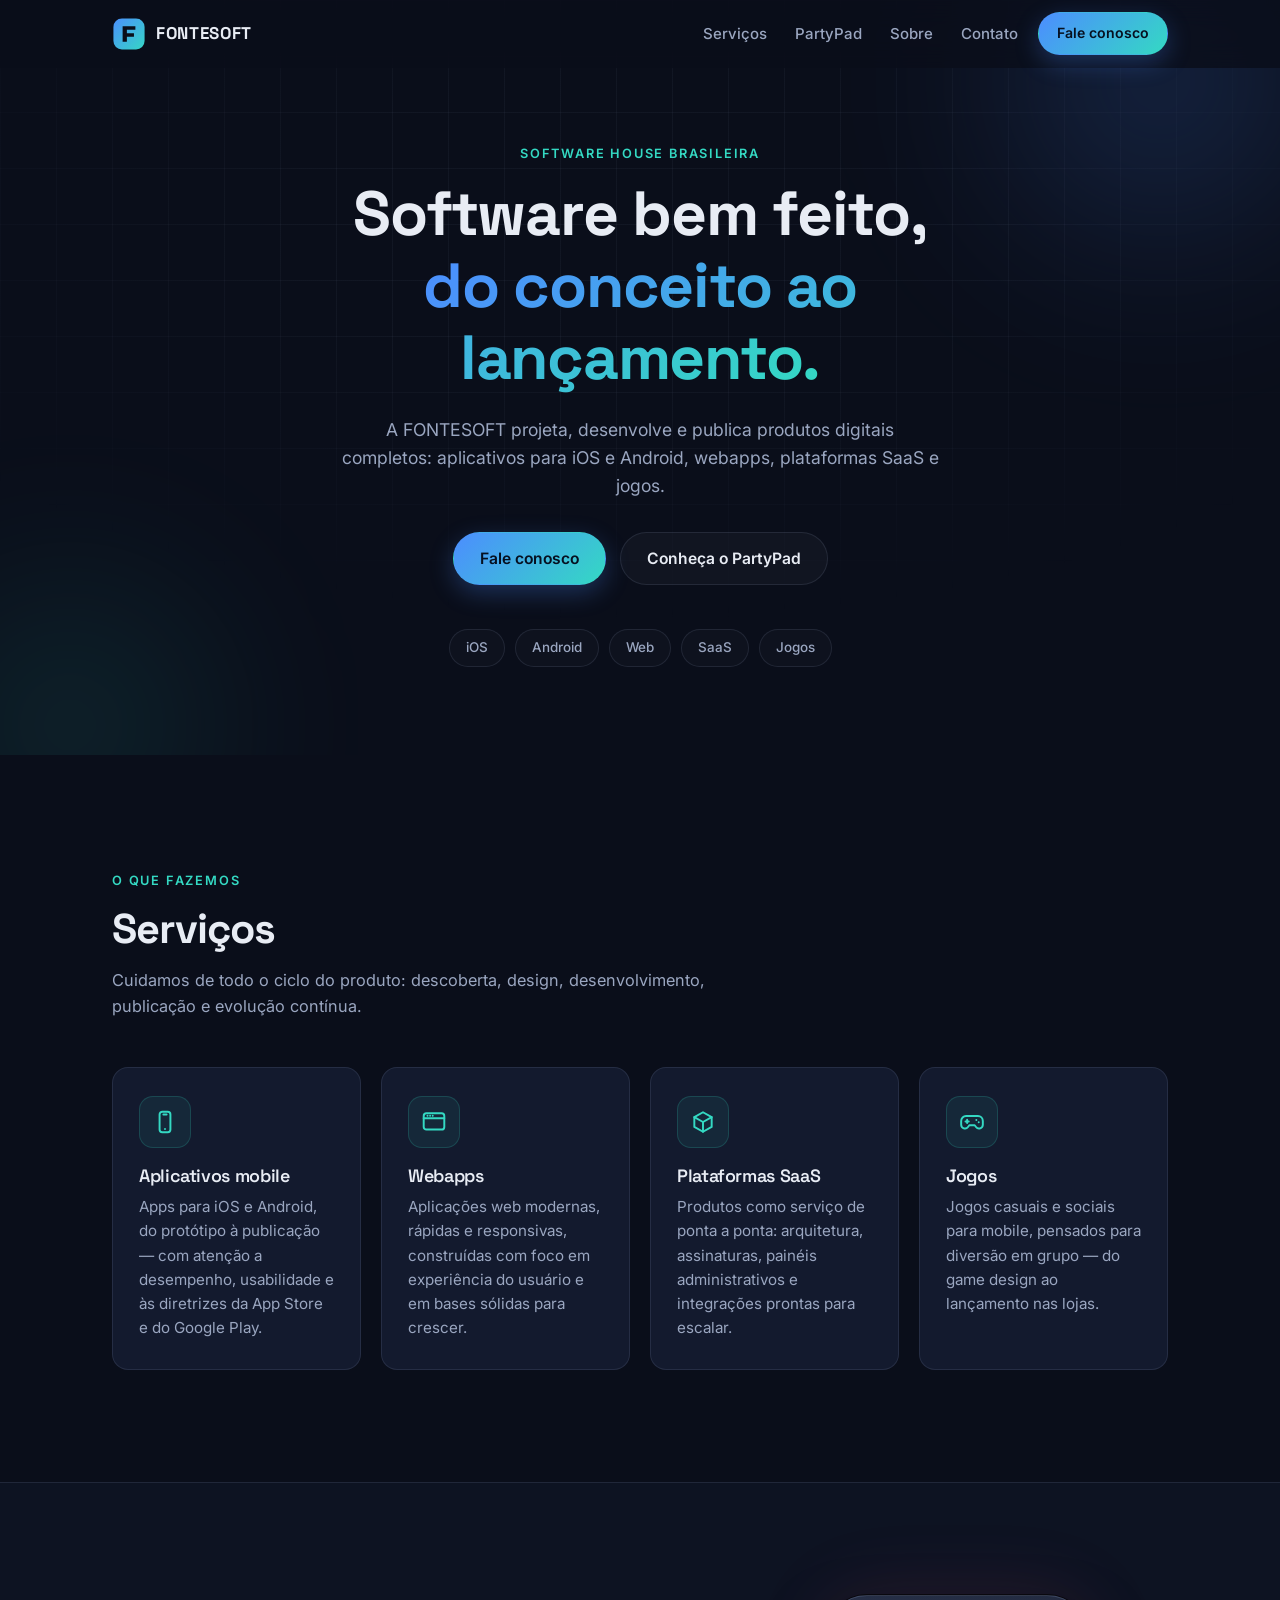
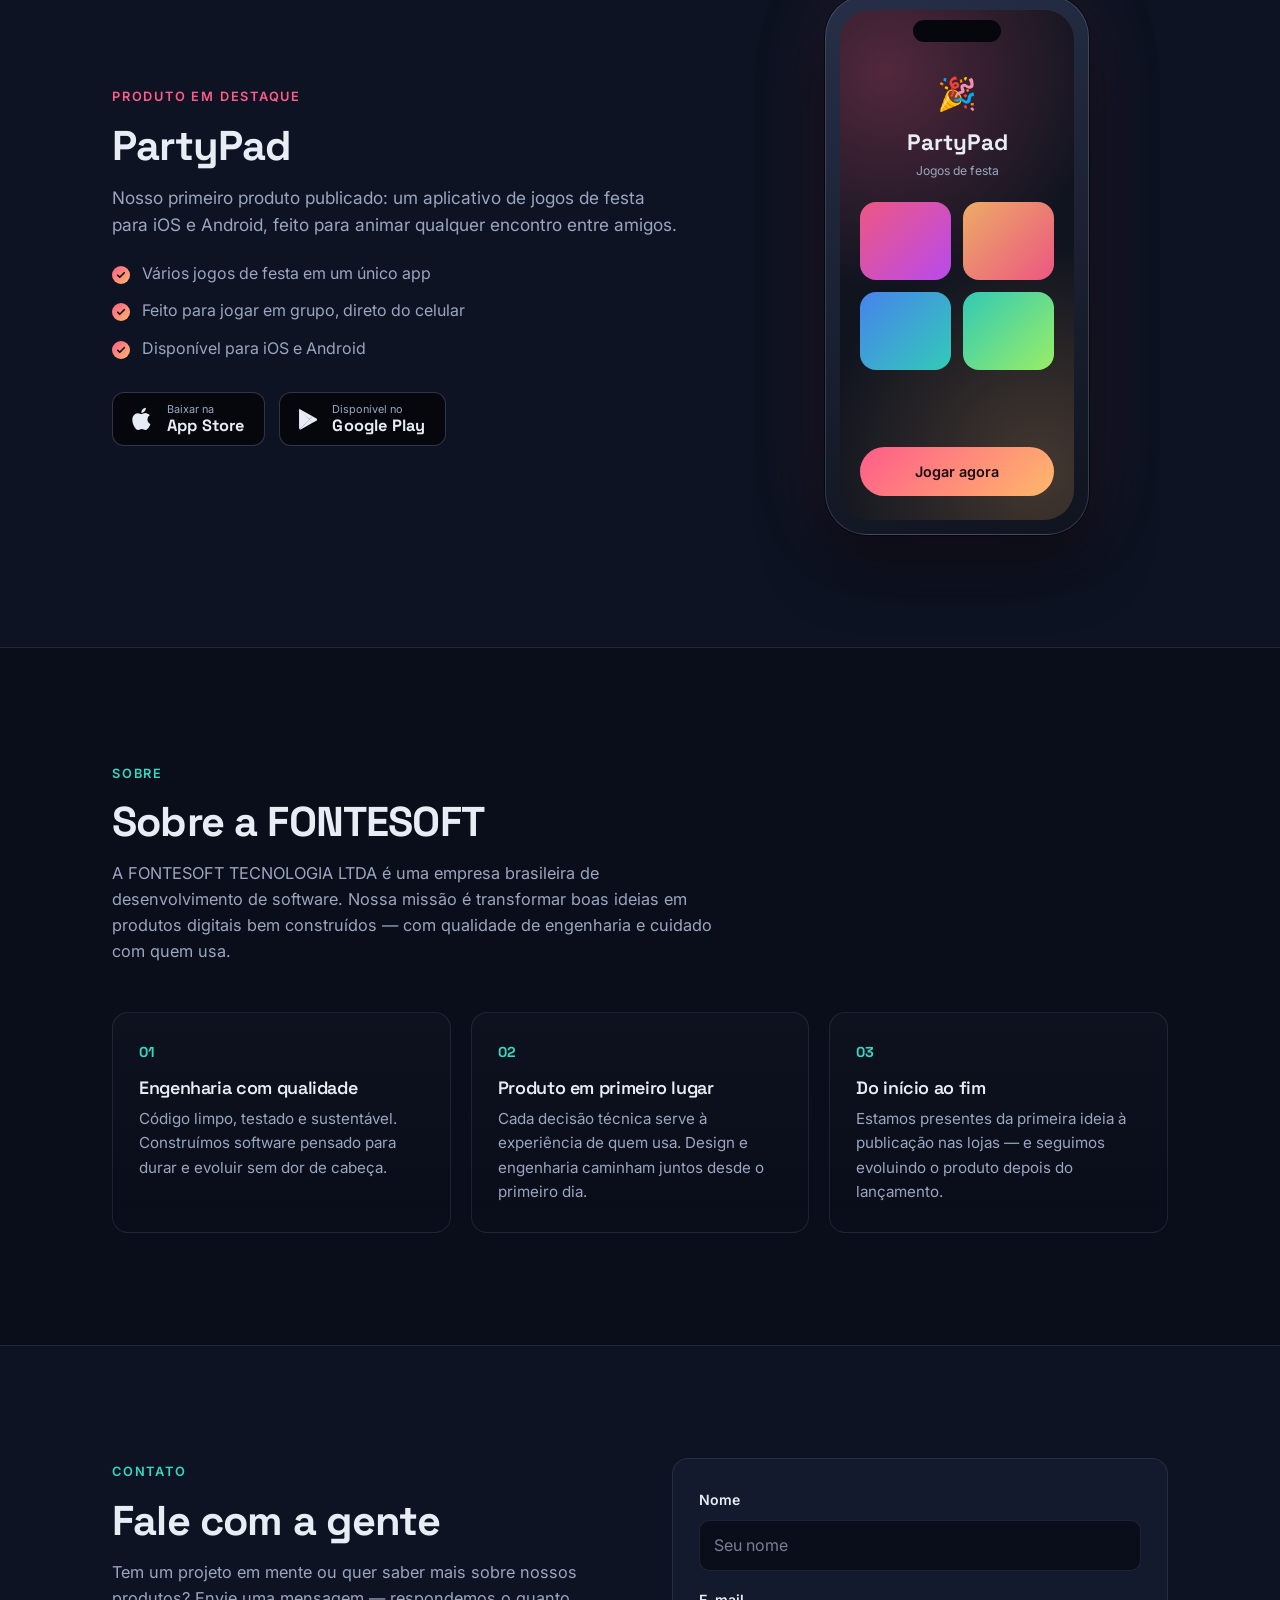
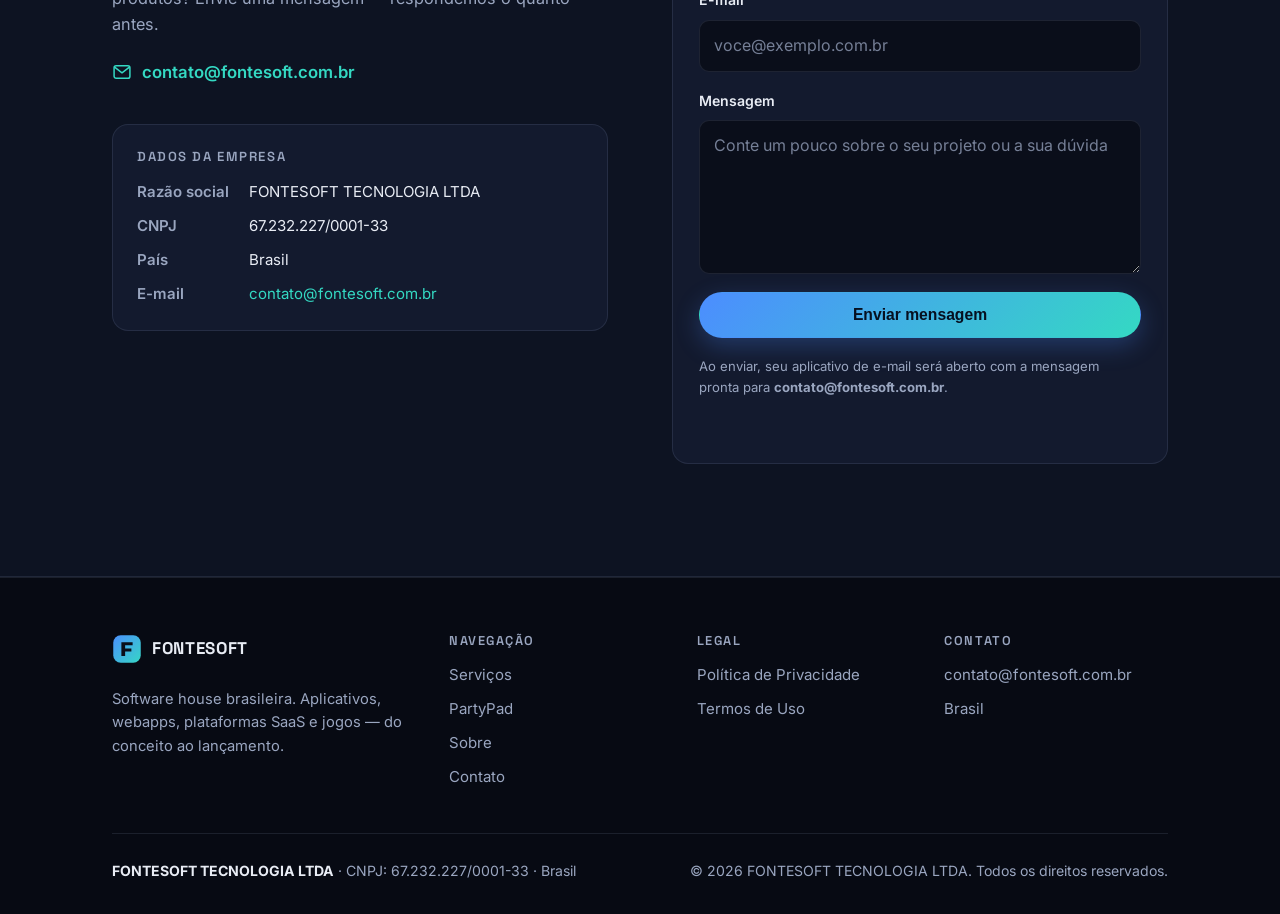
==== index.html @ a464df07 "Site institucional FONTESOFT — one-page estático para GitHub Pages Hero, serviços, destaque PartyPad" ====
<!DOCTYPE html>
<html lang="pt-BR">
<head>
  <meta charset="UTF-8">
  <meta name="viewport" content="width=device-width, initial-scale=1.0">

  <title>FONTESOFT — Desenvolvimento de Apps, Webapps, SaaS e Jogos</title>
  <meta name="description" content="Software house brasileira especializada em aplicativos iOS e Android, webapps, plataformas SaaS e jogos — do conceito ao lançamento. Conheça o PartyPad.">
  <meta name="author" content="FONTESOFT TECNOLOGIA LTDA">
  <meta name="theme-color" content="#0a0e1a">
  <link rel="canonical" href="https://fontesoft.com.br/">

  <!-- Open Graph -->
  <meta property="og:type" content="website">
  <meta property="og:site_name" content="FONTESOFT">
  <meta property="og:title" content="FONTESOFT — Desenvolvimento de Apps, Webapps, SaaS e Jogos">
  <meta property="og:description" content="Software house brasileira especializada em aplicativos iOS e Android, webapps, plataformas SaaS e jogos. Do conceito ao lançamento.">
  <meta property="og:url" content="https://fontesoft.com.br/">
  <meta property="og:image" content="https://fontesoft.com.br/assets/img/og-image.png">
  <meta property="og:image:width" content="1200">
  <meta property="og:image:height" content="630">
  <meta property="og:image:alt" content="FONTESOFT — software house brasileira: apps, webapps, SaaS e jogos">
  <meta property="og:locale" content="pt_BR">

  <!-- Twitter Card -->
  <meta name="twitter:card" content="summary_large_image">
  <meta name="twitter:title" content="FONTESOFT — Desenvolvimento de Apps, Webapps, SaaS e Jogos">
  <meta name="twitter:description" content="Software house brasileira especializada em aplicativos iOS e Android, webapps, plataformas SaaS e jogos.">
  <meta name="twitter:image" content="https://fontesoft.com.br/assets/img/og-image.png">
  <meta name="twitter:image:alt" content="FONTESOFT — software house brasileira: apps, webapps, SaaS e jogos">

  <!-- Favicons -->
  <link rel="icon" type="image/svg+xml" href="assets/img/favicon.svg">
  <link rel="icon" type="image/png" sizes="32x32" href="assets/img/favicon-32.png">
  <link rel="apple-touch-icon" sizes="180x180" href="assets/img/apple-touch-icon.png">
  <link rel="manifest" href="site.webmanifest">

  <!-- Fontes -->
  <link rel="preconnect" href="https://fonts.googleapis.com">
  <link rel="preconnect" href="https://fonts.gstatic.com" crossorigin>
  <link href="https://fonts.googleapis.com/css2?family=Inter:wght@400;500;600;700&family=Space+Grotesk:wght@500;600;700&display=swap" rel="stylesheet">

  <link rel="stylesheet" href="assets/css/style.css">

  <!-- Dados estruturados (schema.org) -->
  <script type="application/ld+json">
  {
    "@context": "https://schema.org",
    "@type": "Organization",
    "name": "FONTESOFT",
    "legalName": "FONTESOFT TECNOLOGIA LTDA",
    "taxID": "67.232.227/0001-33",
    "url": "https://fontesoft.com.br/",
    "logo": "https://fontesoft.com.br/assets/img/icon-512.png",
    "email": "contato@fontesoft.com.br",
    "description": "Software house brasileira especializada no desenvolvimento de aplicativos iOS e Android, webapps, plataformas SaaS e jogos.",
    "address": {
      "@type": "PostalAddress",
      "addressCountry": "BR"
    },
    "contactPoint": {
      "@type": "ContactPoint",
      "email": "contato@fontesoft.com.br",
      "contactType": "customer service",
      "availableLanguage": "Portuguese"
    }
  }
  </script>
</head>
<body>
  <a class="skip-link" href="#inicio">Ir para o conteúdo principal</a>

  <header class="site-header" id="topo">
    <div class="container header-inner">
      <a class="brand" href="#inicio" aria-label="FONTESOFT — página inicial">
        <svg class="brand-mark" viewBox="0 0 48 48" width="34" height="34" aria-hidden="true" focusable="false">
          <defs>
            <linearGradient id="gradMark" x1="0" y1="0" x2="48" y2="48" gradientUnits="userSpaceOnUse">
              <stop offset="0" stop-color="#4c8dff"/>
              <stop offset="1" stop-color="#34d9c3"/>
            </linearGradient>
          </defs>
          <rect x="2" y="2" width="44" height="44" rx="12" fill="url(#gradMark)"/>
          <path d="M15 35V13h18v5H21v5h10v5H21v7z" fill="#0a0e1a"/>
        </svg>
        <span class="brand-name">FONTESOFT</span>
      </a>

      <button class="nav-toggle" id="navToggle" aria-expanded="false" aria-controls="nav" aria-label="Abrir menu de navegação">
        <span></span><span></span><span></span>
      </button>

      <nav class="site-nav" id="nav" aria-label="Navegação principal">
        <ul>
          <li><a href="#servicos">Serviços</a></li>
          <li><a href="#partypad">PartyPad</a></li>
          <li><a href="#sobre">Sobre</a></li>
          <li><a href="#contato">Contato</a></li>
        </ul>
      </nav>

      <a class="btn btn-primary btn-sm header-cta" href="#contato">Fale conosco</a>
    </div>
  </header>

  <main>
    <!-- ============ HERO ============ -->
    <section class="hero" id="inicio">
      <div class="hero-bg" aria-hidden="true">
        <div class="glow glow-1"></div>
        <div class="glow glow-2"></div>
        <div class="grid-overlay"></div>
      </div>

      <div class="container hero-inner">
        <p class="eyebrow reveal">Software house brasileira</p>
        <h1 class="reveal">Software bem feito,<br><span class="grad-text">do conceito ao lançamento.</span></h1>
        <p class="hero-sub reveal">
          A FONTESOFT projeta, desenvolve e publica produtos digitais completos:
          aplicativos para iOS e Android, webapps, plataformas SaaS e jogos.
        </p>
        <div class="hero-actions reveal">
          <a class="btn btn-primary" href="#contato">Fale conosco</a>
          <a class="btn btn-ghost" href="#partypad">Conheça o PartyPad</a>
        </div>
        <ul class="hero-chips reveal" aria-label="Áreas de atuação">
          <li>iOS</li>
          <li>Android</li>
          <li>Web</li>
          <li>SaaS</li>
          <li>Jogos</li>
        </ul>
      </div>
    </section>

    <!-- ============ SERVIÇOS ============ -->
    <section class="section" id="servicos">
      <div class="container">
        <header class="section-head reveal">
          <p class="eyebrow">O que fazemos</p>
          <h2>Serviços</h2>
          <p class="section-sub">Cuidamos de todo o ciclo do produto: descoberta, design, desenvolvimento, publicação e evolução contínua.</p>
        </header>

        <div class="cards-grid">
          <article class="card reveal">
            <div class="card-icon" aria-hidden="true">
              <svg viewBox="0 0 24 24" width="26" height="26" fill="none" stroke="currentColor" stroke-width="1.8" stroke-linecap="round" stroke-linejoin="round">
                <rect x="7" y="2.5" width="10" height="19" rx="2.5"/>
                <path d="M10.5 5h3M12 18.4h.01"/>
              </svg>
            </div>
            <h3>Aplicativos mobile</h3>
            <p>Apps para iOS e Android, do protótipo à publicação — com atenção a desempenho, usabilidade e às diretrizes da App Store e do Google Play.</p>
          </article>

          <article class="card reveal">
            <div class="card-icon" aria-hidden="true">
              <svg viewBox="0 0 24 24" width="26" height="26" fill="none" stroke="currentColor" stroke-width="1.8" stroke-linecap="round" stroke-linejoin="round">
                <rect x="2.5" y="4" width="19" height="15" rx="2.5"/>
                <path d="M2.5 8.5h19M6 6.3h.01M8.4 6.3h.01M10.8 6.3h.01"/>
              </svg>
            </div>
            <h3>Webapps</h3>
            <p>Aplicações web modernas, rápidas e responsivas, construídas com foco em experiência do usuário e em bases sólidas para crescer.</p>
          </article>

          <article class="card reveal">
            <div class="card-icon" aria-hidden="true">
              <svg viewBox="0 0 24 24" width="26" height="26" fill="none" stroke="currentColor" stroke-width="1.8" stroke-linecap="round" stroke-linejoin="round">
                <path d="M12 3l8 4.5v9L12 21l-8-4.5v-9z"/>
                <path d="M12 12l8-4.5M12 12v9M12 12L4 7.5"/>
              </svg>
            </div>
            <h3>Plataformas SaaS</h3>
            <p>Produtos como serviço de ponta a ponta: arquitetura, assinaturas, painéis administrativos e integrações prontas para escalar.</p>
          </article>

          <article class="card reveal">
            <div class="card-icon" aria-hidden="true">
              <svg viewBox="0 0 24 24" width="26" height="26" fill="none" stroke="currentColor" stroke-width="1.8" stroke-linecap="round" stroke-linejoin="round">
                <path d="M6.5 6.5h11A4.5 4.5 0 0 1 22 11v3.5a3.5 3.5 0 0 1-6.3 2.1L14.5 15h-5l-1.2 1.6A3.5 3.5 0 0 1 2 14.5V11a4.5 4.5 0 0 1 4.5-4.5z"/>
                <path d="M7.5 10v3M6 11.5h3M16 10.2h.01M18.2 12.2h.01"/>
              </svg>
            </div>
            <h3>Jogos</h3>
            <p>Jogos casuais e sociais para mobile, pensados para diversão em grupo — do game design ao lançamento nas lojas.</p>
          </article>
        </div>
      </div>
    </section>

    <!-- ============ PARTYPAD ============ -->
    <section class="section section-alt" id="partypad">
      <div class="container partypad-inner">
        <div class="partypad-copy reveal">
          <p class="eyebrow eyebrow-party">Produto em destaque</p>
          <h2>PartyPad</h2>
          <p class="lead">
            Nosso primeiro produto publicado: um aplicativo de jogos de festa para iOS e Android,
            feito para animar qualquer encontro entre amigos.
          </p>
          <ul class="feature-list">
            <li>Vários jogos de festa em um único app</li>
            <li>Feito para jogar em grupo, direto do celular</li>
            <li>Disponível para iOS e Android</li>
          </ul>

          <!-- TODO: substituir href="#" pelos links reais da App Store e do Google Play -->
          <div class="store-badges" role="group" aria-label="Baixar o PartyPad">
            <a class="store-badge" href="#" data-store="app-store" aria-label="Baixar o PartyPad na App Store (link em breve)">
              <svg viewBox="0 0 24 24" width="26" height="26" fill="currentColor" aria-hidden="true">
                <path d="M17.05 12.54c-.03-2.6 2.12-3.85 2.22-3.91-1.21-1.77-3.09-2.01-3.76-2.04-1.6-.16-3.12.94-3.93.94-.8 0-2.06-.92-3.39-.89-1.74.03-3.35 1.01-4.25 2.57-1.81 3.14-.46 7.79 1.3 10.34.86 1.25 1.89 2.65 3.24 2.6 1.3-.05 1.79-.84 3.36-.84 1.57 0 2.01.84 3.39.81 1.4-.02 2.29-1.27 3.15-2.52.99-1.45 1.4-2.85 1.42-2.92-.03-.02-2.72-1.05-2.75-4.14zM14.46 4.9c.72-.87 1.2-2.08 1.07-3.29-1.03.04-2.28.69-3.02 1.55-.66.77-1.24 2-1.09 3.18 1.15.09 2.33-.58 3.04-1.44z"/>
              </svg>
              <span class="store-badge-text">
                <small>Baixar na</small>
                <strong>App Store</strong>
              </span>
            </a>
            <a class="store-badge" href="#" data-store="google-play" aria-label="Baixar o PartyPad no Google Play (link em breve)">
              <svg viewBox="0 0 24 24" width="24" height="24" fill="currentColor" aria-hidden="true">
                <path d="M3.6 1.8c-.35.37-.55.94-.55 1.68v17.07c0 .74.2 1.31.56 1.67l.09.08L13.3 12.7v-.22L3.69 1.71l-.09.09z"/>
                <path d="M16.5 15.9l-3.2-3.2v-.22l3.2-3.2.07.04 3.8 2.16c1.08.61 1.08 1.62 0 2.24l-3.8 2.15-.07.03z"/>
                <path d="M16.57 15.86L13.3 12.6 3.6 22.22c.36.38.95.42 1.62.04l11.35-6.4z"/>
                <path d="M16.57 9.32L5.22 2.93c-.67-.38-1.26-.33-1.62.05l9.7 9.6 3.27-3.26z"/>
              </svg>
              <span class="store-badge-text">
                <small>Disponível no</small>
                <strong>Google Play</strong>
              </span>
            </a>
          </div>
        </div>

        <div class="partypad-visual reveal" aria-hidden="true">
          <div class="phone">
            <div class="phone-notch"></div>
            <div class="phone-screen">
              <div class="pp-logo">🎉</div>
              <div class="pp-title">PartyPad</div>
              <div class="pp-sub">Jogos de festa</div>
              <div class="pp-tiles">
                <div class="pp-tile pp-tile-1"></div>
                <div class="pp-tile pp-tile-2"></div>
                <div class="pp-tile pp-tile-3"></div>
                <div class="pp-tile pp-tile-4"></div>
              </div>
              <div class="pp-cta">Jogar agora</div>
            </div>
          </div>
        </div>
      </div>
    </section>

    <!-- ============ SOBRE ============ -->
    <section class="section" id="sobre">
      <div class="container">
        <header class="section-head reveal">
          <p class="eyebrow">Sobre</p>
          <h2>Sobre a FONTESOFT</h2>
          <p class="section-sub">
            A FONTESOFT TECNOLOGIA LTDA é uma empresa brasileira de desenvolvimento de software.
            Nossa missão é transformar boas ideias em produtos digitais bem construídos —
            com qualidade de engenharia e cuidado com quem usa.
          </p>
        </header>

        <div class="pillars">
          <div class="pillar reveal">
            <span class="pillar-num" aria-hidden="true">01</span>
            <h3>Engenharia com qualidade</h3>
            <p>Código limpo, testado e sustentável. Construímos software pensado para durar e evoluir sem dor de cabeça.</p>
          </div>
          <div class="pillar reveal">
            <span class="pillar-num" aria-hidden="true">02</span>
            <h3>Produto em primeiro lugar</h3>
            <p>Cada decisão técnica serve à experiência de quem usa. Design e engenharia caminham juntos desde o primeiro dia.</p>
          </div>
          <div class="pillar reveal">
            <span class="pillar-num" aria-hidden="true">03</span>
            <h3>Do início ao fim</h3>
            <p>Estamos presentes da primeira ideia à publicação nas lojas — e seguimos evoluindo o produto depois do lançamento.</p>
          </div>
        </div>
      </div>
    </section>

    <!-- ============ CONTATO ============ -->
    <section class="section section-alt" id="contato">
      <div class="container contato-inner">
        <div class="contato-info reveal">
          <p class="eyebrow">Contato</p>
          <h2>Fale com a gente</h2>
          <p class="section-sub">
            Tem um projeto em mente ou quer saber mais sobre nossos produtos?
            Envie uma mensagem — respondemos o quanto antes.
          </p>

          <a class="contact-email" href="mailto:contato@fontesoft.com.br">
            <svg viewBox="0 0 24 24" width="20" height="20" fill="none" stroke="currentColor" stroke-width="1.8" stroke-linecap="round" stroke-linejoin="round" aria-hidden="true">
              <rect x="2.5" y="4.5" width="19" height="15" rx="2.5"/>
              <path d="m3.5 6.5 8.5 6.5 8.5-6.5"/>
            </svg>
            contato@fontesoft.com.br
          </a>

          <div class="legal-box">
            <h3>Dados da empresa</h3>
            <dl>
              <div><dt>Razão social</dt><dd>FONTESOFT TECNOLOGIA LTDA</dd></div>
              <div><dt>CNPJ</dt><dd>67.232.227/0001-33</dd></div>
              <div><dt>País</dt><dd>Brasil</dd></div>
              <div><dt>E-mail</dt><dd><a href="mailto:contato@fontesoft.com.br">contato@fontesoft.com.br</a></dd></div>
            </dl>
          </div>
        </div>

        <!-- action/method servem de fallback nativo (mailto) caso o JS não execute; com JS ativo, main.js intercepta o envio -->
        <form class="contact-form reveal" id="contactForm" action="mailto:contato@fontesoft.com.br" method="post" enctype="text/plain">
          <div class="form-field">
            <label for="nome">Nome</label>
            <input type="text" id="nome" name="nome" placeholder="Seu nome" autocomplete="name" required>
          </div>
          <div class="form-field">
            <label for="email">E-mail</label>
            <input type="email" id="email" name="email" placeholder="voce@exemplo.com.br" autocomplete="email" required>
          </div>
          <div class="form-field">
            <label for="mensagem">Mensagem</label>
            <textarea id="mensagem" name="mensagem" rows="5" placeholder="Conte um pouco sobre o seu projeto ou a sua dúvida" required></textarea>
          </div>
          <button type="submit" class="btn btn-primary btn-block">Enviar mensagem</button>
          <p class="form-hint">Ao enviar, seu aplicativo de e-mail será aberto com a mensagem pronta para <strong>contato@fontesoft.com.br</strong>.</p>
          <p class="form-feedback" id="formFeedback" role="status" aria-live="polite"></p>
        </form>
      </div>
    </section>
  </main>

  <!-- ============ RODAPÉ ============ -->
  <footer class="site-footer">
    <div class="container">
      <div class="footer-grid">
        <div class="footer-brand">
          <a class="brand" href="#inicio" aria-label="FONTESOFT — voltar ao início">
            <svg class="brand-mark" viewBox="0 0 48 48" width="30" height="30" aria-hidden="true" focusable="false">
              <defs>
                <linearGradient id="gradMarkFooter" x1="0" y1="0" x2="48" y2="48" gradientUnits="userSpaceOnUse">
                  <stop offset="0" stop-color="#4c8dff"/>
                  <stop offset="1" stop-color="#34d9c3"/>
                </linearGradient>
              </defs>
              <rect x="2" y="2" width="44" height="44" rx="12" fill="url(#gradMarkFooter)"/>
              <path d="M15 35V13h18v5H21v5h10v5H21v7z" fill="#0a0e1a"/>
            </svg>
            <span class="brand-name">FONTESOFT</span>
          </a>
          <p>Software house brasileira. Aplicativos, webapps, plataformas SaaS e jogos — do conceito ao lançamento.</p>
        </div>

        <nav class="footer-nav" aria-label="Links do site">
          <h3>Navegação</h3>
          <ul>
            <li><a href="#servicos">Serviços</a></li>
            <li><a href="#partypad">PartyPad</a></li>
            <li><a href="#sobre">Sobre</a></li>
            <li><a href="#contato">Contato</a></li>
          </ul>
        </nav>

        <nav class="footer-nav" aria-label="Links legais">
          <h3>Legal</h3>
          <ul>
            <!-- TODO: migrar para fontesoft.com.br/privacidade e /termos quando as páginas estiverem no domínio próprio -->
            <li><a href="https://ovinifontes.github.io/privacy-pt.html" target="_blank" rel="noopener">Política de Privacidade</a></li>
            <li><a href="https://ovinifontes.github.io/terms-pt.html" target="_blank" rel="noopener">Termos de Uso</a></li>
          </ul>
        </nav>

        <div class="footer-nav">
          <h3>Contato</h3>
          <ul>
            <li><a href="mailto:contato@fontesoft.com.br">contato@fontesoft.com.br</a></li>
            <li>Brasil</li>
          </ul>
        </div>
      </div>

      <div class="footer-legal">
        <p><strong>FONTESOFT TECNOLOGIA LTDA</strong> · CNPJ: 67.232.227/0001-33 · Brasil</p>
        <p>© <span id="anoAtual">2026</span> FONTESOFT TECNOLOGIA LTDA. Todos os direitos reservados.</p>
      </div>
    </div>
  </footer>

  <script src="assets/js/main.js"></script>
</body>
</html>
---- assets/css/style.css ----
/* ==========================================================================
   FONTESOFT — site institucional
   Tema escuro, mobile-first, sem dependências externas além das fontes.
   ========================================================================== */

:root {
  --bg: #0a0e1a;
  --bg-alt: #0d1322;
  --surface: #131a2e;
  --surface-2: #182138;
  --border: rgba(148, 163, 199, 0.14);
  --text: #e8ecf4;
  --text-muted: #9aa6c0;
  --accent: #4c8dff;
  --accent-2: #34d9c3;
  --accent-grad: linear-gradient(135deg, #4c8dff 0%, #34d9c3 100%);
  --party-1: #ff5c8a;
  --party-2: #ffb86b;
  --party-grad: linear-gradient(135deg, #ff5c8a 0%, #ffb86b 100%);
  --radius: 16px;
  --radius-sm: 10px;
  --font-body: "Inter", -apple-system, BlinkMacSystemFont, "Segoe UI", Roboto, sans-serif;
  --font-display: "Space Grotesk", "Inter", -apple-system, BlinkMacSystemFont, sans-serif;
  --header-h: 68px;
  --container: 1120px;
}

*,
*::before,
*::after {
  box-sizing: border-box;
  margin: 0;
  padding: 0;
}

html {
  scroll-behavior: smooth;
  scroll-padding-top: calc(var(--header-h) + 12px);
}

body {
  font-family: var(--font-body);
  background: var(--bg);
  color: var(--text);
  line-height: 1.6;
  -webkit-font-smoothing: antialiased;
  text-rendering: optimizeLegibility;
  overflow-x: hidden;
}

img,
svg {
  max-width: 100%;
  display: block;
}

a {
  color: inherit;
  text-decoration: none;
}

ul {
  list-style: none;
}

.container {
  width: 100%;
  max-width: var(--container);
  margin-inline: auto;
  padding-inline: 20px;
}

/* Acessibilidade -------------------------------------------------------- */

.skip-link {
  position: absolute;
  top: -48px;
  left: 12px;
  z-index: 200;
  padding: 10px 16px;
  background: var(--accent);
  color: #061020;
  border-radius: 0 0 10px 10px;
  font-weight: 700;
  transition: top 0.2s ease;
}

.skip-link:focus {
  top: 0;
}

:focus-visible {
  outline: 2px solid var(--accent-2);
  outline-offset: 3px;
  border-radius: 4px;
}

/* Tipografia ------------------------------------------------------------ */

h1,
h2,
h3 {
  font-family: var(--font-display);
  line-height: 1.15;
  letter-spacing: -0.02em;
  font-weight: 700;
}

h1 {
  font-size: clamp(2.1rem, 5.4vw + 0.8rem, 3.9rem);
}

h2 {
  font-size: clamp(1.7rem, 3vw + 0.6rem, 2.6rem);
  margin-bottom: 14px;
}

h3 {
  font-size: 1.12rem;
  font-weight: 600;
}

.grad-text {
  background: var(--accent-grad);
  -webkit-background-clip: text;
  background-clip: text;
  color: transparent;
}

.eyebrow {
  display: inline-block;
  font-size: 0.8rem;
  font-weight: 600;
  letter-spacing: 0.14em;
  text-transform: uppercase;
  color: var(--accent-2);
  margin-bottom: 14px;
}

.eyebrow-party {
  color: var(--party-1);
}

.lead {
  font-size: 1.08rem;
  color: var(--text-muted);
}

.section-sub {
  color: var(--text-muted);
  max-width: 620px;
  font-size: 1.02rem;
}

/* Botões ----------------------------------------------------------------- */

.btn {
  display: inline-flex;
  align-items: center;
  justify-content: center;
  gap: 8px;
  padding: 13px 26px;
  border-radius: 999px;
  font-weight: 600;
  font-size: 0.98rem;
  border: 1px solid transparent;
  cursor: pointer;
  transition: transform 0.18s ease, box-shadow 0.18s ease, background-color 0.18s ease, border-color 0.18s ease;
}

.btn-primary {
  background: var(--accent-grad);
  color: #061020;
  box-shadow: 0 8px 24px rgba(76, 141, 255, 0.28);
}

.btn-primary:hover {
  transform: translateY(-2px);
  box-shadow: 0 12px 30px rgba(76, 141, 255, 0.4);
}

.btn-ghost {
  border-color: var(--border);
  color: var(--text);
  background: rgba(255, 255, 255, 0.03);
}

.btn-ghost:hover {
  border-color: rgba(148, 163, 199, 0.4);
  background: rgba(255, 255, 255, 0.06);
}

.btn-sm {
  padding: 9px 18px;
  font-size: 0.88rem;
}

.btn-block {
  width: 100%;
}

/* Cabeçalho --------------------------------------------------------------- */

.site-header {
  position: fixed;
  inset: 0 0 auto 0;
  z-index: 100;
  height: var(--header-h);
  background: rgba(10, 14, 26, 0.82);
  -webkit-backdrop-filter: blur(14px);
  backdrop-filter: blur(14px);
  border-bottom: 1px solid transparent;
  transition: border-color 0.25s ease;
}

.site-header.scrolled {
  border-bottom-color: var(--border);
}

.header-inner {
  height: 100%;
  display: flex;
  align-items: center;
  gap: 20px;
}

.brand {
  display: inline-flex;
  align-items: center;
  gap: 10px;
  font-family: var(--font-display);
  font-weight: 700;
  font-size: 1.06rem;
  letter-spacing: 0.04em;
}

.brand-mark {
  flex-shrink: 0;
}

.site-nav {
  margin-left: auto;
}

.site-nav ul {
  display: flex;
  gap: 28px;
}

.site-nav a {
  font-size: 0.94rem;
  font-weight: 500;
  color: var(--text-muted);
  transition: color 0.18s ease;
}

.site-nav a:hover {
  color: var(--text);
}

.header-cta {
  flex-shrink: 0;
}

.nav-toggle {
  display: none;
  flex-direction: column;
  justify-content: center;
  gap: 5px;
  width: 42px;
  height: 42px;
  padding: 10px;
  margin-left: auto;
  background: transparent;
  border: 1px solid var(--border);
  border-radius: 10px;
  cursor: pointer;
}

.nav-toggle span {
  display: block;
  height: 2px;
  width: 100%;
  background: var(--text);
  border-radius: 2px;
  transition: transform 0.25s ease, opacity 0.25s ease;
}

.nav-toggle[aria-expanded="true"] span:nth-child(1) {
  transform: translateY(7px) rotate(45deg);
}

.nav-toggle[aria-expanded="true"] span:nth-child(2) {
  opacity: 0;
}

.nav-toggle[aria-expanded="true"] span:nth-child(3) {
  transform: translateY(-7px) rotate(-45deg);
}

/* Hero -------------------------------------------------------------------- */

.hero {
  position: relative;
  padding: calc(var(--header-h) + 72px) 0 88px;
  overflow: hidden;
}

.hero-bg {
  position: absolute;
  inset: 0;
  pointer-events: none;
}

.glow {
  position: absolute;
  border-radius: 50%;
  filter: blur(90px);
  opacity: 0.5;
}

.glow-1 {
  width: 480px;
  height: 480px;
  top: -160px;
  right: -120px;
  background: radial-gradient(circle, rgba(76, 141, 255, 0.5), transparent 65%);
}

.glow-2 {
  width: 420px;
  height: 420px;
  bottom: -180px;
  left: -140px;
  background: radial-gradient(circle, rgba(52, 217, 195, 0.35), transparent 65%);
}

.grid-overlay {
  position: absolute;
  inset: 0;
  background-image:
    linear-gradient(rgba(148, 163, 199, 0.06) 1px, transparent 1px),
    linear-gradient(90deg, rgba(148, 163, 199, 0.06) 1px, transparent 1px);
  background-size: 56px 56px;
  mask-image: radial-gradient(ellipse 90% 70% at 50% 30%, #000 30%, transparent 75%);
  -webkit-mask-image: radial-gradient(ellipse 90% 70% at 50% 30%, #000 30%, transparent 75%);
}

.hero-inner {
  position: relative;
  text-align: center;
  max-width: 820px;
}

.hero-sub {
  margin: 22px auto 32px;
  max-width: 600px;
  font-size: 1.1rem;
  color: var(--text-muted);
}

.hero-actions {
  display: flex;
  flex-wrap: wrap;
  justify-content: center;
  gap: 14px;
}

.hero-chips {
  display: flex;
  flex-wrap: wrap;
  justify-content: center;
  gap: 10px;
  margin-top: 44px;
}

.hero-chips li {
  padding: 7px 16px;
  font-size: 0.84rem;
  font-weight: 500;
  color: var(--text-muted);
  border: 1px solid var(--border);
  border-radius: 999px;
  background: rgba(255, 255, 255, 0.02);
}

/* Seções ------------------------------------------------------------------ */

.section {
  padding: 88px 0;
}

.section-alt {
  background: var(--bg-alt);
  border-top: 1px solid var(--border);
  border-bottom: 1px solid var(--border);
}

.section-head {
  margin-bottom: 48px;
}

/* Cards de serviços --------------------------------------------------------- */

.cards-grid {
  display: grid;
  grid-template-columns: 1fr;
  gap: 18px;
}

.card {
  padding: 28px 26px;
  background: var(--surface);
  border: 1px solid var(--border);
  border-radius: var(--radius);
  transition: transform 0.2s ease, border-color 0.2s ease, background-color 0.2s ease;
}

.card:hover {
  transform: translateY(-4px);
  border-color: rgba(76, 141, 255, 0.4);
  background: var(--surface-2);
}

.card-icon {
  display: inline-flex;
  align-items: center;
  justify-content: center;
  width: 52px;
  height: 52px;
  margin-bottom: 18px;
  border-radius: 14px;
  color: var(--accent-2);
  background: rgba(52, 217, 195, 0.08);
  border: 1px solid rgba(52, 217, 195, 0.18);
}

.card h3 {
  margin-bottom: 8px;
}

.card p {
  color: var(--text-muted);
  font-size: 0.95rem;
}

/* PartyPad ------------------------------------------------------------------ */

.partypad-inner {
  display: grid;
  grid-template-columns: 1fr;
  gap: 48px;
  align-items: center;
}

.partypad-copy .lead {
  margin-bottom: 22px;
}

.feature-list {
  display: grid;
  gap: 12px;
  margin-bottom: 30px;
}

.feature-list li {
  position: relative;
  padding-left: 30px;
  color: var(--text-muted);
}

.feature-list li::before {
  content: "";
  position: absolute;
  left: 0;
  top: 5px;
  width: 18px;
  height: 18px;
  border-radius: 50%;
  background:
    url('data:image/svg+xml;utf8,<svg xmlns="http://www.w3.org/2000/svg" viewBox="0 0 24 24" fill="none" stroke="%230a0e1a" stroke-width="3.4" stroke-linecap="round" stroke-linejoin="round"><path d="m5.5 12.5 4 4 9-9"/></svg>') center / 12px no-repeat,
    var(--party-grad);
}

.store-badges {
  display: flex;
  flex-wrap: wrap;
  gap: 14px;
}

.store-badge {
  display: inline-flex;
  align-items: center;
  gap: 12px;
  padding: 10px 20px 10px 16px;
  background: #05070d;
  border: 1px solid rgba(148, 163, 199, 0.3);
  border-radius: 12px;
  transition: transform 0.18s ease, border-color 0.18s ease;
}

.store-badge:hover {
  transform: translateY(-2px);
  border-color: rgba(148, 163, 199, 0.6);
}

.store-badge-text {
  display: flex;
  flex-direction: column;
  line-height: 1.2;
}

.store-badge-text small {
  font-size: 0.68rem;
  color: var(--text-muted);
}

.store-badge-text strong {
  font-size: 1.02rem;
  font-family: var(--font-display);
  letter-spacing: 0.01em;
}

/* Mockup de celular (CSS puro) */

.partypad-visual {
  display: flex;
  justify-content: center;
}

.phone {
  position: relative;
  width: 264px;
  height: 540px;
  padding: 14px;
  background: linear-gradient(160deg, #262f47, #10141f);
  border-radius: 42px;
  border: 1px solid rgba(148, 163, 199, 0.25);
  box-shadow:
    0 30px 60px rgba(0, 0, 0, 0.5),
    0 0 0 1px rgba(0, 0, 0, 0.6),
    0 0 80px rgba(255, 92, 138, 0.12);
}

.phone-notch {
  position: absolute;
  top: 24px;
  left: 50%;
  transform: translateX(-50%);
  width: 88px;
  height: 22px;
  background: #05070d;
  border-radius: 999px;
  z-index: 2;
}

.phone-screen {
  height: 100%;
  border-radius: 30px;
  padding: 58px 20px 24px;
  display: flex;
  flex-direction: column;
  align-items: center;
  background:
    radial-gradient(circle at 20% 12%, rgba(255, 92, 138, 0.28), transparent 45%),
    radial-gradient(circle at 85% 90%, rgba(255, 184, 107, 0.22), transparent 45%),
    #10141f;
  overflow: hidden;
}

.pp-logo {
  font-size: 2rem;
}

.pp-title {
  font-family: var(--font-display);
  font-weight: 700;
  font-size: 1.4rem;
  margin-top: 6px;
}

.pp-sub {
  font-size: 0.76rem;
  color: var(--text-muted);
  margin-bottom: 22px;
}

.pp-tiles {
  display: grid;
  grid-template-columns: 1fr 1fr;
  gap: 12px;
  width: 100%;
}

.pp-tile {
  height: 78px;
  border-radius: 16px;
  opacity: 0.92;
}

.pp-tile-1 { background: linear-gradient(135deg, #ff5c8a, #c74fff); }
.pp-tile-2 { background: linear-gradient(135deg, #ffb86b, #ff5c8a); }
.pp-tile-3 { background: linear-gradient(135deg, #4c8dff, #34d9c3); }
.pp-tile-4 { background: linear-gradient(135deg, #34d9c3, #a3ff6b); }

.pp-cta {
  margin-top: auto;
  width: 100%;
  padding: 13px;
  text-align: center;
  font-weight: 600;
  font-size: 0.9rem;
  color: #1a0a12;
  background: var(--party-grad);
  border-radius: 999px;
}

/* Pilares (Sobre) ------------------------------------------------------------ */

.pillars {
  display: grid;
  grid-template-columns: 1fr;
  gap: 18px;
}

.pillar {
  padding: 28px 26px;
  border: 1px solid var(--border);
  border-radius: var(--radius);
  background: linear-gradient(180deg, rgba(255, 255, 255, 0.02), transparent);
}

.pillar-num {
  display: block;
  font-family: var(--font-display);
  font-size: 0.9rem;
  font-weight: 700;
  color: var(--accent-2);
  margin-bottom: 14px;
}

.pillar h3 {
  margin-bottom: 8px;
}

.pillar p {
  color: var(--text-muted);
  font-size: 0.95rem;
}

/* Contato --------------------------------------------------------------------- */

.contato-inner {
  display: grid;
  grid-template-columns: 1fr;
  gap: 48px;
  align-items: start;
}

.contact-email {
  display: inline-flex;
  align-items: center;
  gap: 10px;
  margin-top: 22px;
  font-weight: 600;
  font-size: 1.05rem;
  color: var(--accent-2);
  transition: opacity 0.18s ease;
}

.contact-email:hover {
  opacity: 0.8;
}

.legal-box {
  margin-top: 34px;
  padding: 24px;
  background: var(--surface);
  border: 1px solid var(--border);
  border-radius: var(--radius);
}

.legal-box h3 {
  font-size: 0.82rem;
  text-transform: uppercase;
  letter-spacing: 0.12em;
  color: var(--text-muted);
  margin-bottom: 16px;
}

.legal-box dl {
  display: grid;
  gap: 10px;
}

.legal-box dl > div {
  display: flex;
  flex-wrap: wrap;
  gap: 6px 12px;
  font-size: 0.94rem;
}

.legal-box dt {
  font-weight: 600;
  min-width: 100px;
  color: var(--text-muted);
}

.legal-box dd a {
  color: var(--accent-2);
}

.legal-box dd a:hover {
  text-decoration: underline;
}

/* Formulário */

.contact-form {
  padding: 30px 26px;
  background: var(--surface);
  border: 1px solid var(--border);
  border-radius: var(--radius);
  display: grid;
  gap: 18px;
}

.form-field {
  display: grid;
  gap: 8px;
}

.form-field label {
  font-size: 0.88rem;
  font-weight: 600;
}

.form-field input,
.form-field textarea {
  width: 100%;
  padding: 12px 14px;
  font: inherit;
  font-size: 1rem; /* >=16px evita o auto-zoom do Safari iOS ao focar o campo */
  color: var(--text);
  background: var(--bg);
  border: 1px solid var(--border);
  border-radius: var(--radius-sm);
  transition: border-color 0.18s ease;
  resize: vertical;
}

.form-field input::placeholder,
.form-field textarea::placeholder {
  color: rgba(154, 166, 192, 0.75);
}

.form-field input:focus,
.form-field textarea:focus {
  border-color: var(--accent);
}

.form-hint {
  font-size: 0.82rem;
  color: var(--text-muted);
}

.form-feedback {
  font-size: 0.88rem;
  color: var(--accent-2);
  min-height: 1.2em;
}

.form-feedback.error {
  color: #ff7a7a;
}

/* Rodapé ------------------------------------------------------------------------ */

.site-footer {
  padding: 56px 0 32px;
  background: #070a13;
  border-top: 1px solid var(--border);
}

.footer-grid {
  display: grid;
  grid-template-columns: 1fr;
  gap: 36px;
  margin-bottom: 44px;
}

.footer-brand p {
  margin-top: 16px;
  color: var(--text-muted);
  font-size: 0.92rem;
  max-width: 300px;
}

.footer-nav h3 {
  font-size: 0.8rem;
  text-transform: uppercase;
  letter-spacing: 0.12em;
  color: var(--text-muted);
  margin-bottom: 14px;
}

.footer-nav ul {
  display: grid;
  gap: 10px;
}

.footer-nav a,
.footer-nav li {
  font-size: 0.94rem;
  color: var(--text-muted);
}

.footer-nav a:hover {
  color: var(--text);
}

.footer-legal {
  padding-top: 26px;
  border-top: 1px solid var(--border);
  display: grid;
  gap: 6px;
  font-size: 0.88rem;
  color: var(--text-muted);
}

.footer-legal strong {
  color: var(--text);
}

/* Animações de entrada ------------------------------------------------------------
   Gate na classe .js (adicionada por script inline no <head>): sem JavaScript,
   o conteúdo permanece visível em vez de ficar preso em opacity: 0. */

.js .reveal {
  opacity: 0;
  transform: translateY(18px);
  transition: opacity 0.6s ease, transform 0.6s ease;
}

.reveal.visible {
  opacity: 1;
  transform: none;
}

@media (prefers-reduced-motion: reduce) {
  html {
    scroll-behavior: auto;
  }

  *,
  *::before,
  *::after {
    animation-duration: 0.01ms !important;
    transition-duration: 0.01ms !important;
  }

  .js .reveal {
    opacity: 1;
    transform: none;
  }
}

/* Breakpoints ----------------------------------------------------------------------- */

@media (max-width: 767px) {
  .site-nav {
    position: fixed;
    top: var(--header-h);
    left: 0;
    right: 0;
    padding: 10px 20px 24px;
    background: rgba(10, 14, 26, 0.98);
    border-bottom: 1px solid var(--border);
    transform: translateY(-12px);
    opacity: 0;
    visibility: hidden;
    transition: transform 0.22s ease, opacity 0.22s ease, visibility 0.22s;
  }

  .site-nav.open {
    transform: none;
    opacity: 1;
    visibility: visible;
  }

  .site-nav ul {
    flex-direction: column;
    gap: 4px;
  }

  .site-nav a {
    display: block;
    padding: 12px 4px;
    font-size: 1.05rem;
  }

  .header-cta {
    display: none;
  }

  /* Sem JS o botão não faz nada; melhor não exibi-lo (âncoras seguem no rodapé) */
  .js .nav-toggle {
    display: flex;
  }
}

@media (min-width: 640px) {
  .cards-grid {
    grid-template-columns: repeat(2, 1fr);
  }
}

@media (min-width: 900px) {
  .container {
    padding-inline: 32px;
  }

  .section {
    padding: 112px 0;
  }

  .cards-grid {
    grid-template-columns: repeat(4, 1fr);
    gap: 20px;
  }

  .partypad-inner {
    grid-template-columns: 1.15fr 0.85fr;
    gap: 64px;
  }

  .pillars {
    grid-template-columns: repeat(3, 1fr);
    gap: 20px;
  }

  .contato-inner {
    grid-template-columns: 1fr 1fr;
    gap: 64px;
  }

  .footer-grid {
    grid-template-columns: 1.4fr 1fr 1fr 1fr;
    gap: 24px;
  }

  .footer-legal {
    display: flex;
    justify-content: space-between;
    flex-wrap: wrap;
    gap: 10px;
  }
}
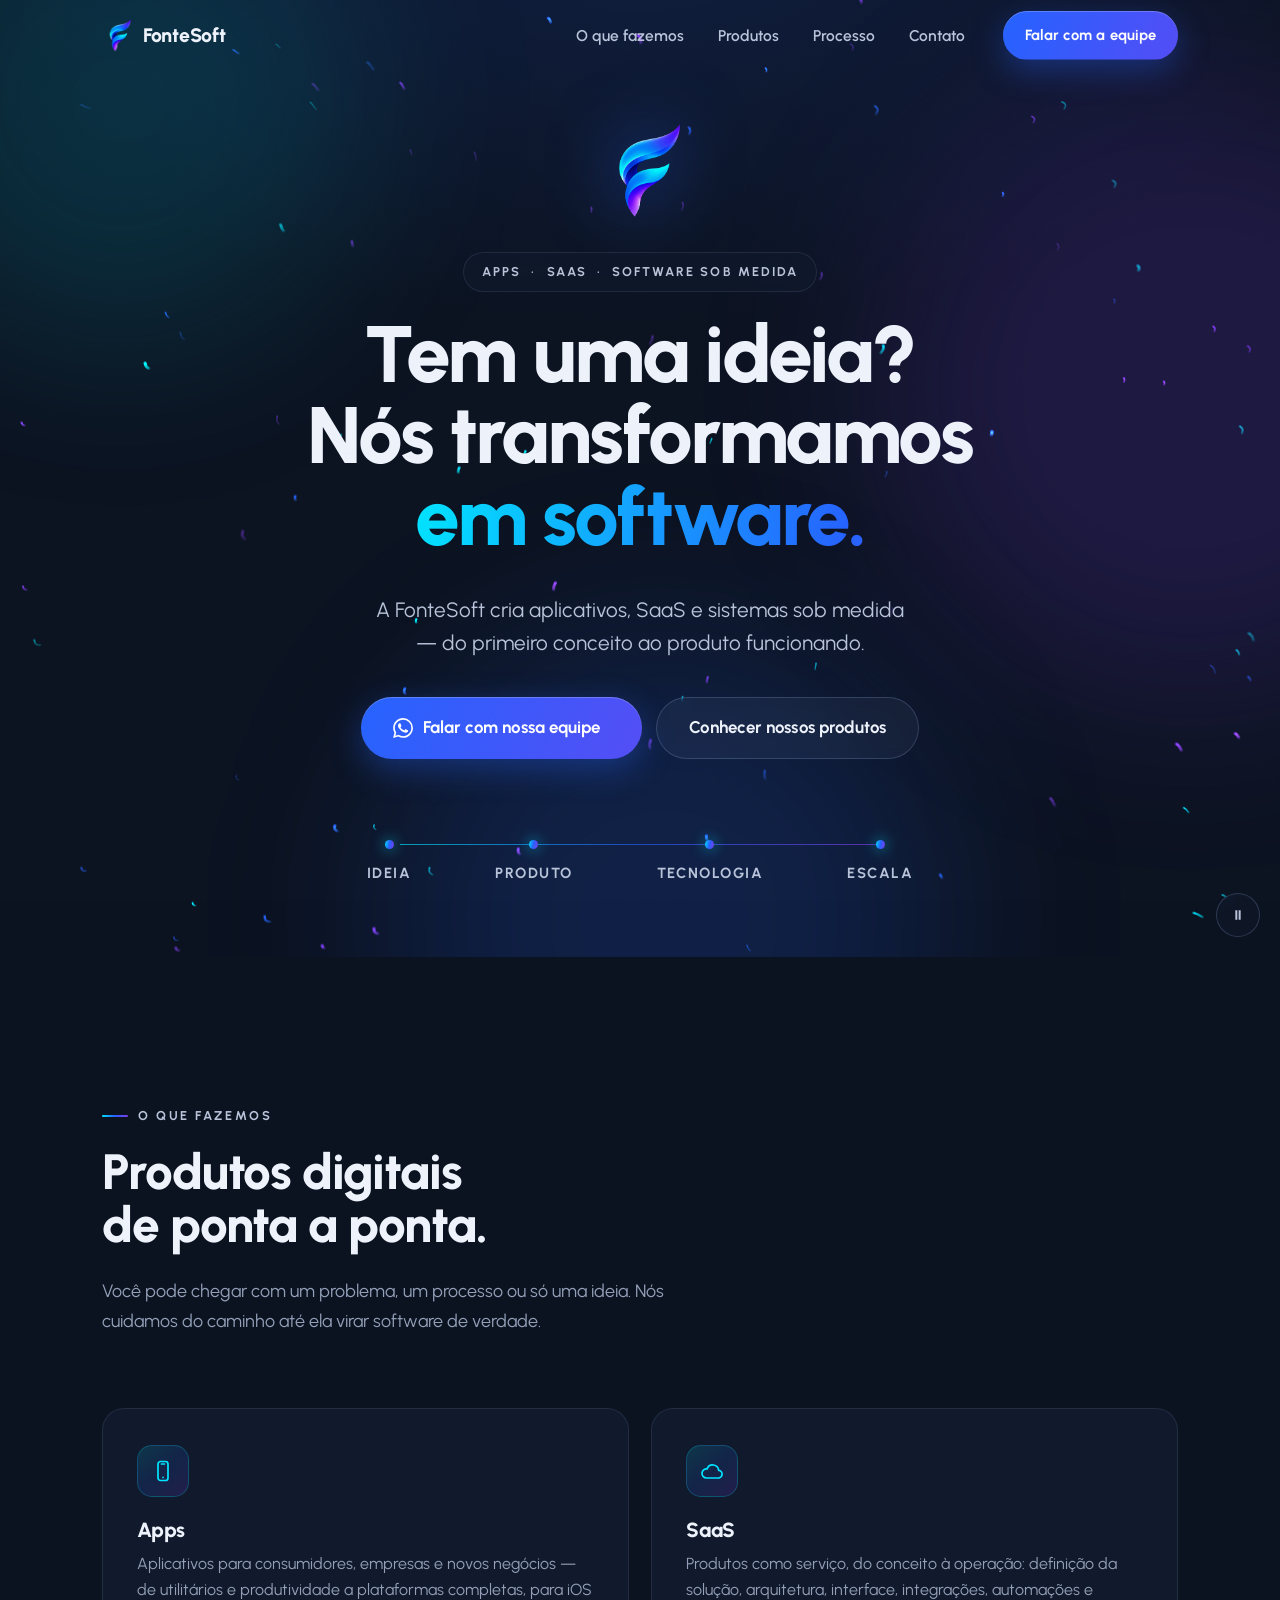
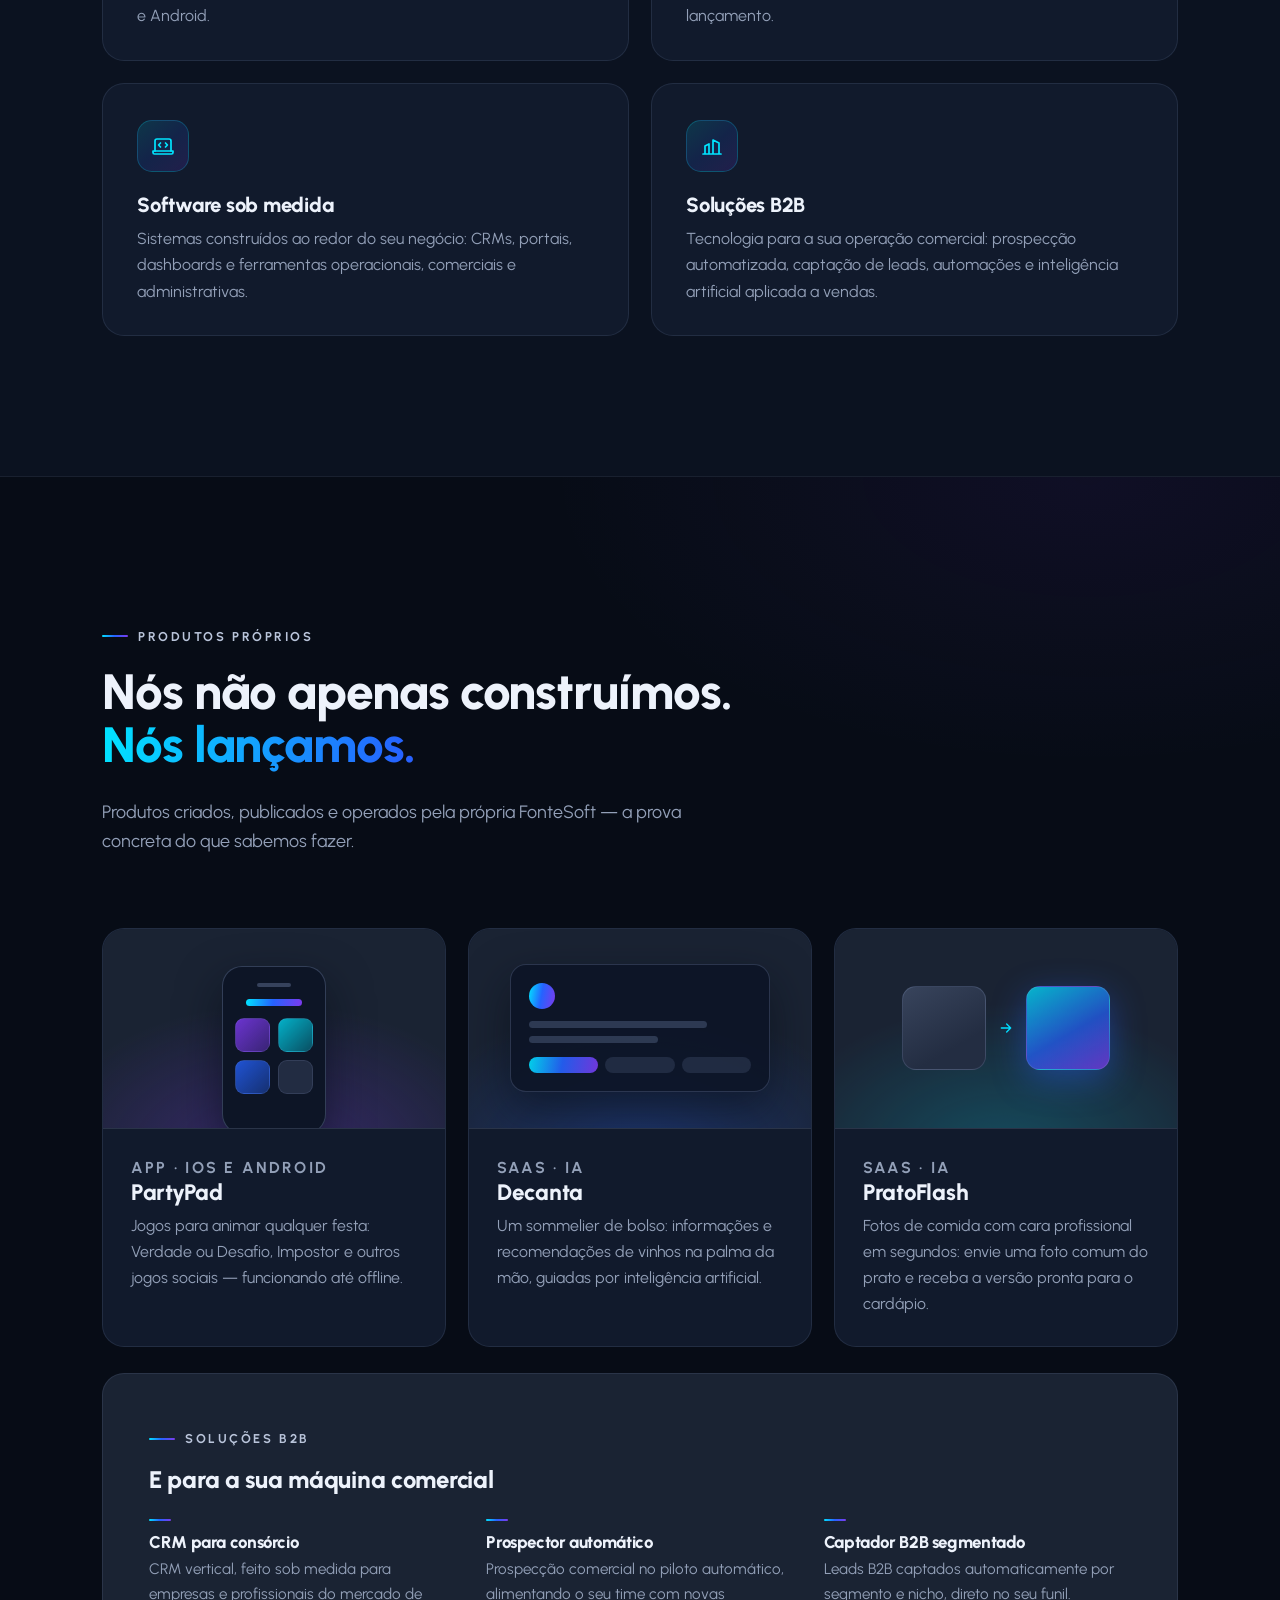
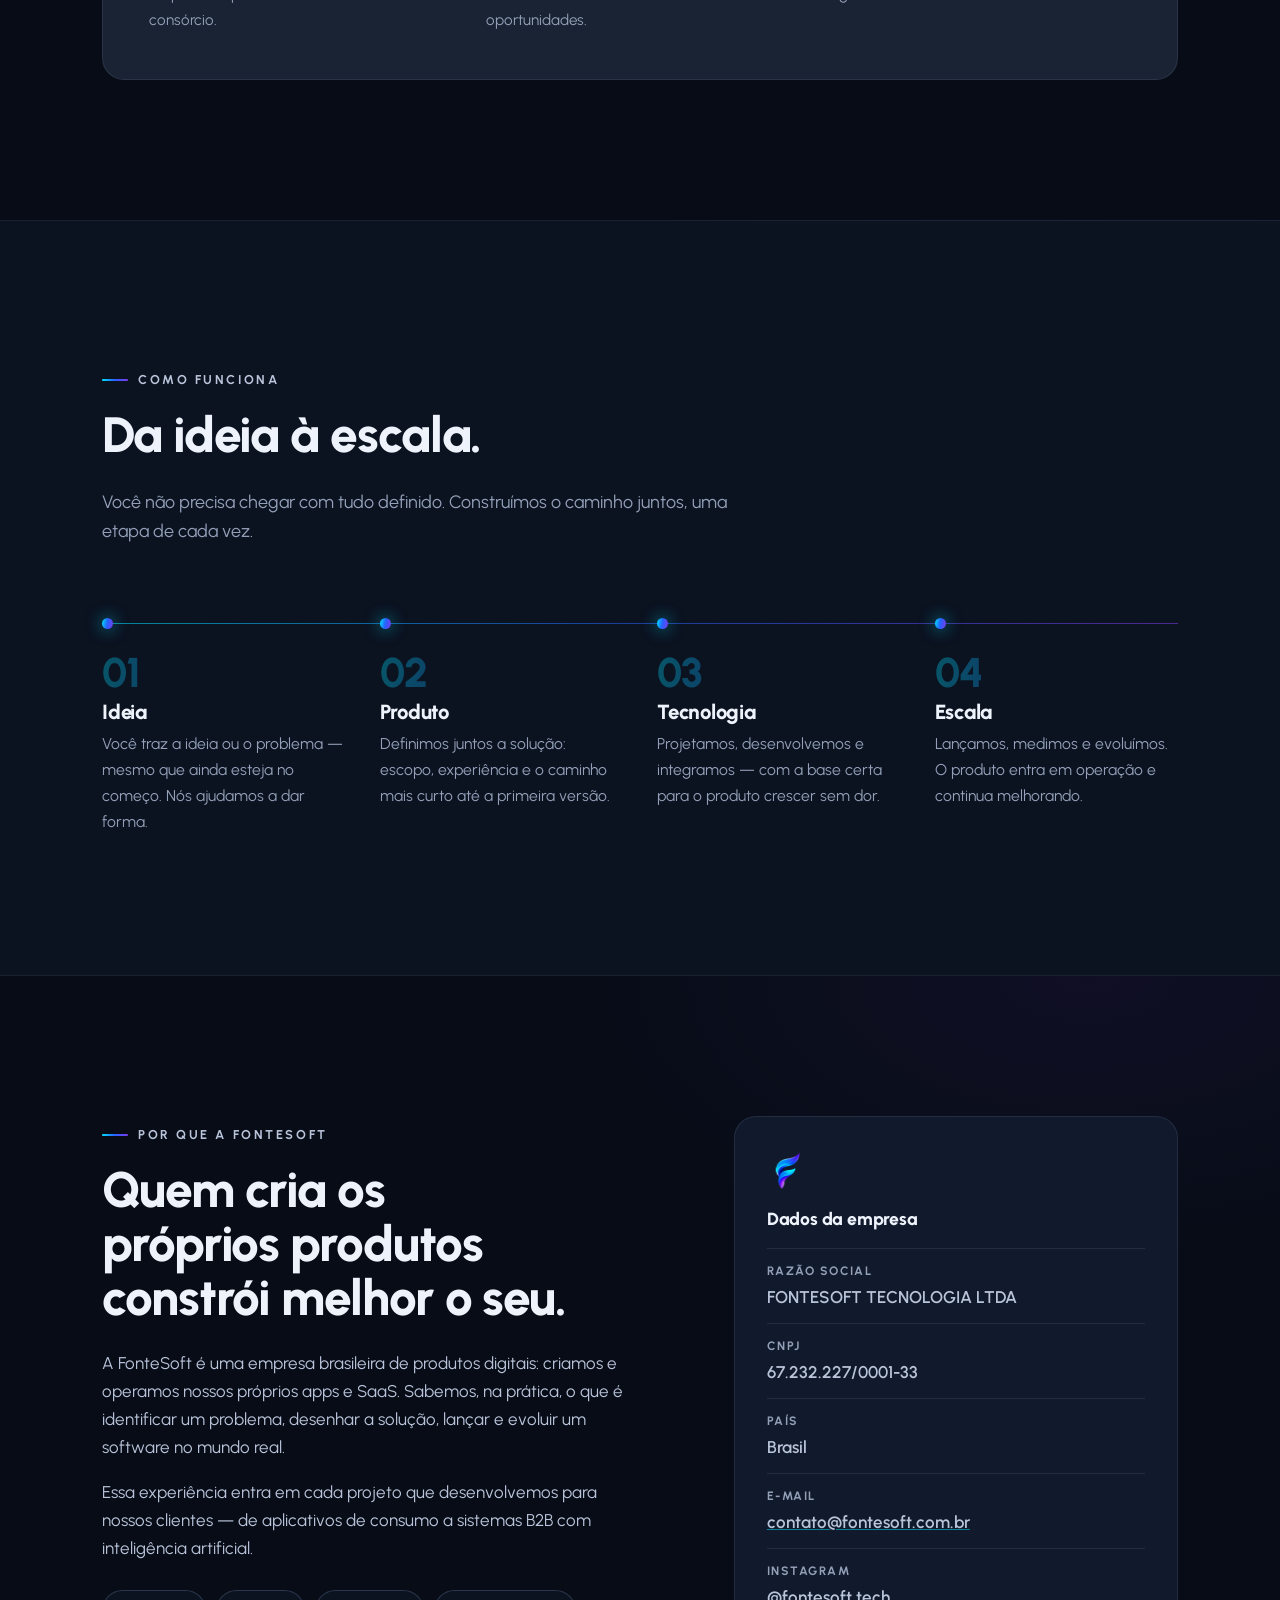
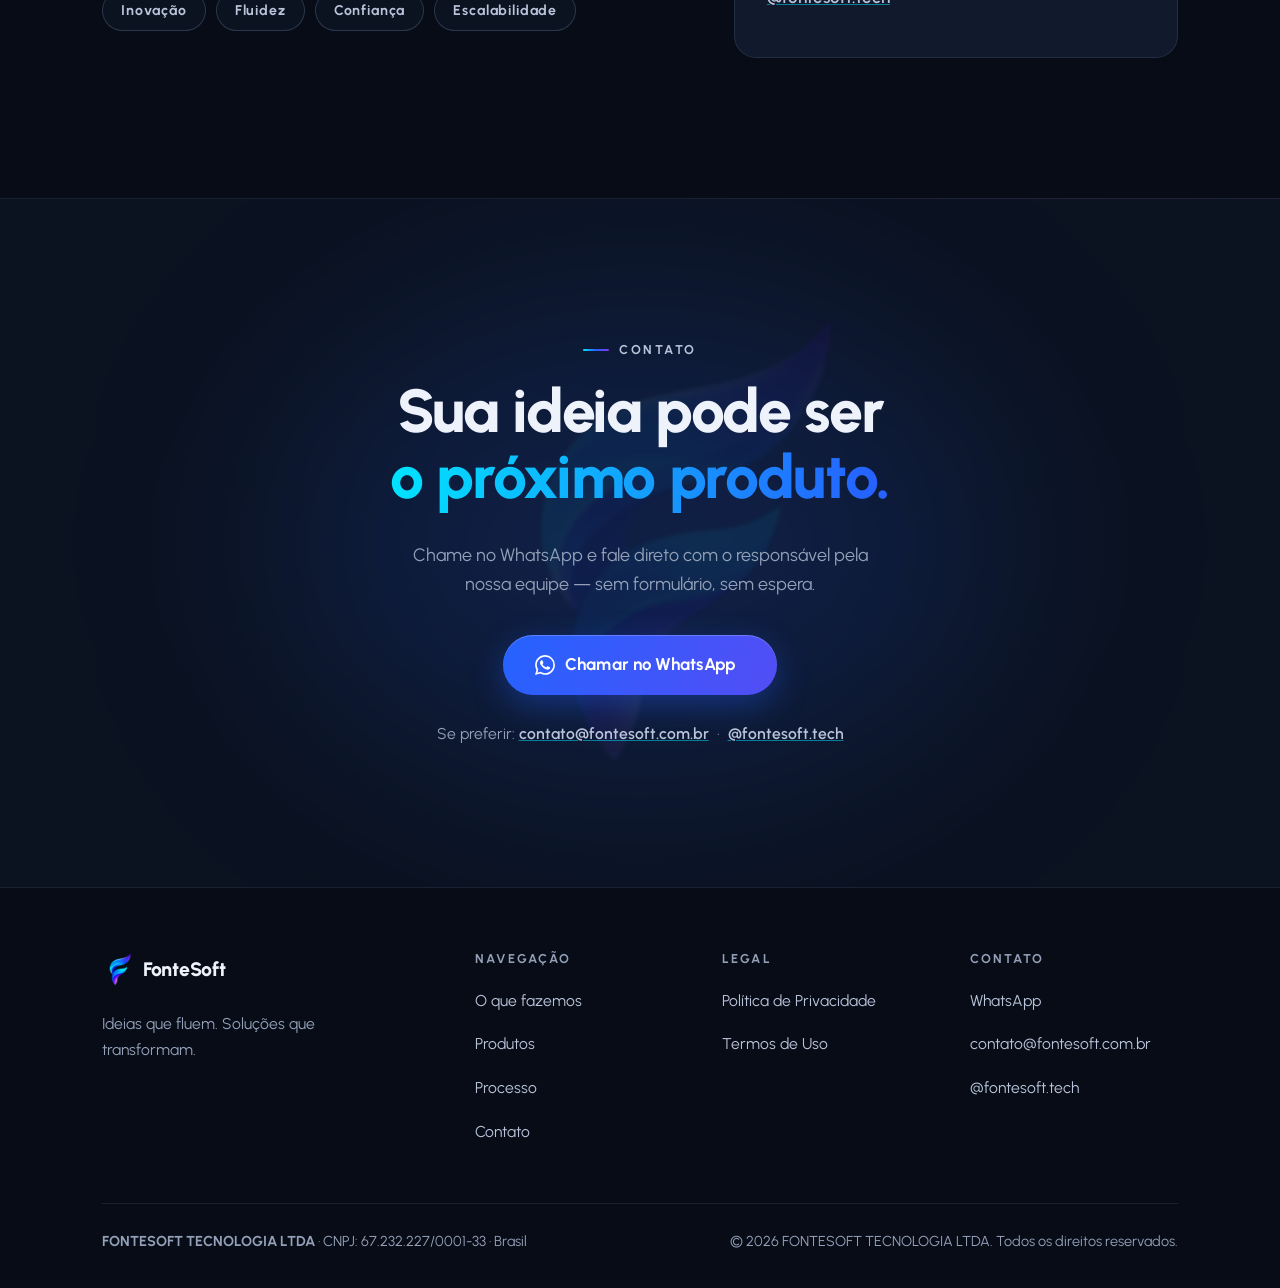
==== commit e11948bb: "Redesign completo para a identidade visual 2026 da FonteSoft - Nova identidade: símbolo F fluido, gr" ====
--- a/index.html
+++ b/index.html
@@ -4,30 +4,30 @@
   <meta charset="UTF-8">
   <meta name="viewport" content="width=device-width, initial-scale=1.0">
 
-  <title>FONTESOFT — Desenvolvimento de Apps, Webapps, SaaS e Jogos</title>
-  <meta name="description" content="Software house brasileira especializada em aplicativos iOS e Android, webapps, plataformas SaaS e jogos — do conceito ao lançamento. Conheça o PartyPad.">
+  <title>FonteSoft — Apps, SaaS e software sob medida</title>
+  <meta name="description" content="Tem uma ideia? Nós transformamos em software. A FonteSoft cria apps, SaaS e sistemas sob medida — do primeiro conceito ao produto funcionando.">
   <meta name="author" content="FONTESOFT TECNOLOGIA LTDA">
-  <meta name="theme-color" content="#0a0e1a">
+  <meta name="theme-color" content="#0B1220">
   <link rel="canonical" href="https://fontesoft.com.br/">
 
   <!-- Open Graph -->
   <meta property="og:type" content="website">
-  <meta property="og:site_name" content="FONTESOFT">
-  <meta property="og:title" content="FONTESOFT — Desenvolvimento de Apps, Webapps, SaaS e Jogos">
-  <meta property="og:description" content="Software house brasileira especializada em aplicativos iOS e Android, webapps, plataformas SaaS e jogos. Do conceito ao lançamento.">
+  <meta property="og:site_name" content="FonteSoft">
+  <meta property="og:title" content="FonteSoft — Apps, SaaS e software sob medida">
+  <meta property="og:description" content="Tem uma ideia? Nós transformamos em software. Criamos apps, SaaS e sistemas sob medida — do primeiro conceito ao produto funcionando.">
   <meta property="og:url" content="https://fontesoft.com.br/">
-  <meta property="og:image" content="https://fontesoft.com.br/assets/img/og-image.png">
+  <meta property="og:image" content="https://fontesoft.com.br/assets/img/og-image.jpg">
   <meta property="og:image:width" content="1200">
   <meta property="og:image:height" content="630">
-  <meta property="og:image:alt" content="FONTESOFT — software house brasileira: apps, webapps, SaaS e jogos">
+  <meta property="og:image:alt" content="FonteSoft — Apps e SaaS">
   <meta property="og:locale" content="pt_BR">
 
   <!-- Twitter Card -->
   <meta name="twitter:card" content="summary_large_image">
-  <meta name="twitter:title" content="FONTESOFT — Desenvolvimento de Apps, Webapps, SaaS e Jogos">
-  <meta name="twitter:description" content="Software house brasileira especializada em aplicativos iOS e Android, webapps, plataformas SaaS e jogos.">
-  <meta name="twitter:image" content="https://fontesoft.com.br/assets/img/og-image.png">
-  <meta name="twitter:image:alt" content="FONTESOFT — software house brasileira: apps, webapps, SaaS e jogos">
+  <meta name="twitter:title" content="FonteSoft — Apps, SaaS e software sob medida">
+  <meta name="twitter:description" content="Tem uma ideia? Nós transformamos em software. Criamos apps, SaaS e sistemas sob medida.">
+  <meta name="twitter:image" content="https://fontesoft.com.br/assets/img/og-image.jpg">
+  <meta name="twitter:image:alt" content="FonteSoft — Apps e SaaS">
 
   <!-- Favicons -->
   <link rel="icon" type="image/svg+xml" href="assets/img/favicon.svg">
@@ -38,8 +38,9 @@
   <!-- Fontes -->
   <link rel="preconnect" href="https://fonts.googleapis.com">
   <link rel="preconnect" href="https://fonts.gstatic.com" crossorigin>
-  <link href="https://fonts.googleapis.com/css2?family=Inter:wght@400;500;600;700&family=Space+Grotesk:wght@500;600;700&display=swap" rel="stylesheet">
-
+  <link href="https://fonts.googleapis.com/css2?family=Urbanist:wght@400;500;600;700;800&display=swap" rel="stylesheet">
+
+  <link rel="preload" as="image" href="assets/img/logo-f-320.png">
   <link rel="stylesheet" href="assets/css/style.css">
 
   <!-- Dados estruturados (schema.org) -->
@@ -47,19 +48,23 @@
   {
     "@context": "https://schema.org",
     "@type": "Organization",
-    "name": "FONTESOFT",
+    "name": "FonteSoft",
     "legalName": "FONTESOFT TECNOLOGIA LTDA",
     "taxID": "67.232.227/0001-33",
     "url": "https://fontesoft.com.br/",
     "logo": "https://fontesoft.com.br/assets/img/icon-512.png",
     "email": "contato@fontesoft.com.br",
-    "description": "Software house brasileira especializada no desenvolvimento de aplicativos iOS e Android, webapps, plataformas SaaS e jogos.",
+    "telephone": "+55-65-99224-9488",
+    "slogan": "Tem uma ideia? Nós transformamos em software.",
+    "description": "Empresa brasileira de produtos digitais: aplicativos, SaaS, softwares sob medida e soluções B2B. Criadora do PartyPad, do Decanta e do PratoFlash.",
+    "sameAs": ["https://www.instagram.com/fontesoft.tech"],
     "address": {
       "@type": "PostalAddress",
       "addressCountry": "BR"
     },
     "contactPoint": {
       "@type": "ContactPoint",
+      "telephone": "+55-65-99224-9488",
       "email": "contato@fontesoft.com.br",
       "contactType": "customer service",
       "availableLanguage": "Portuguese"
@@ -72,18 +77,9 @@
 
   <header class="site-header" id="topo">
     <div class="container header-inner">
-      <a class="brand" href="#inicio" aria-label="FONTESOFT — página inicial">
-        <svg class="brand-mark" viewBox="0 0 48 48" width="34" height="34" aria-hidden="true" focusable="false">
-          <defs>
-            <linearGradient id="gradMark" x1="0" y1="0" x2="48" y2="48" gradientUnits="userSpaceOnUse">
-              <stop offset="0" stop-color="#4c8dff"/>
-              <stop offset="1" stop-color="#34d9c3"/>
-            </linearGradient>
-          </defs>
-          <rect x="2" y="2" width="44" height="44" rx="12" fill="url(#gradMark)"/>
-          <path d="M15 35V13h18v5H21v5h10v5H21v7z" fill="#0a0e1a"/>
-        </svg>
-        <span class="brand-name">FONTESOFT</span>
+      <a class="brand" href="#inicio" aria-label="FonteSoft — página inicial">
+        <img class="brand-mark" src="assets/img/logo-f-160.png" alt="" width="30" height="35">
+        <span class="brand-name">FonteSoft</span>
       </a>
 
       <button class="nav-toggle" id="navToggle" aria-expanded="false" aria-controls="nav" aria-label="Abrir menu de navegação">
@@ -92,14 +88,17 @@
 
       <nav class="site-nav" id="nav" aria-label="Navegação principal">
         <ul>
-          <li><a href="#servicos">Serviços</a></li>
-          <li><a href="#partypad">PartyPad</a></li>
-          <li><a href="#sobre">Sobre</a></li>
+          <li><a href="#servicos">O que fazemos</a></li>
+          <li><a href="#produtos">Produtos</a></li>
+          <li><a href="#processo">Processo</a></li>
           <li><a href="#contato">Contato</a></li>
+          <li class="nav-cta-item">
+            <a class="btn btn-primary btn-sm" href="https://wa.me/5565992249488?text=Ol%C3%A1%21%20Tenho%20uma%20ideia%20e%20quero%20falar%20com%20a%20equipe%20da%20FonteSoft." target="_blank" rel="noopener">Falar com a equipe<span class="sr-only"> no WhatsApp (abre em nova aba)</span></a>
+          </li>
         </ul>
       </nav>
 
-      <a class="btn btn-primary btn-sm header-cta" href="#contato">Fale conosco</a>
+      <a class="btn btn-primary btn-sm header-cta" href="https://wa.me/5565992249488?text=Ol%C3%A1%21%20Tenho%20uma%20ideia%20e%20quero%20falar%20com%20a%20equipe%20da%20FonteSoft." target="_blank" rel="noopener" aria-label="Falar com a equipe no WhatsApp (abre em nova aba)">Falar com a equipe</a>
     </div>
   </header>
 
@@ -107,232 +106,287 @@
     <!-- ============ HERO ============ -->
     <section class="hero" id="inicio">
       <div class="hero-bg" aria-hidden="true">
-        <div class="glow glow-1"></div>
-        <div class="glow glow-2"></div>
-        <div class="grid-overlay"></div>
+        <canvas id="flowCanvas"></canvas>
+        <div class="glow glow-1" data-parallax="0.05"></div>
+        <div class="glow glow-2" data-parallax="0.08"></div>
+        <div class="glow glow-3" data-parallax="0.04"></div>
       </div>
 
       <div class="container hero-inner">
-        <p class="eyebrow reveal">Software house brasileira</p>
-        <h1 class="reveal">Software bem feito,<br><span class="grad-text">do conceito ao lançamento.</span></h1>
+        <!-- parallax no wrapper, reveal no filho: transforms separados não brigam -->
+        <div class="hero-parallax" data-parallax="-0.06" aria-hidden="true">
+          <div class="hero-mark reveal">
+            <img src="assets/img/logo-f-320.png" alt="" width="86" height="100">
+          </div>
+        </div>
+
+        <p class="hero-eyebrow reveal">Apps&nbsp;&nbsp;·&nbsp;&nbsp;SaaS&nbsp;&nbsp;·&nbsp;&nbsp;Software sob medida</p>
+
+        <h1 class="reveal">Tem uma ideia?<br>Nós transformamos <span class="grad-text">em&nbsp;software.</span></h1>
+
         <p class="hero-sub reveal">
-          A FONTESOFT projeta, desenvolve e publica produtos digitais completos:
-          aplicativos para iOS e Android, webapps, plataformas SaaS e jogos.
+          A FonteSoft cria aplicativos, SaaS e sistemas sob medida —
+          do primeiro conceito ao produto funcionando.
         </p>
+
         <div class="hero-actions reveal">
-          <a class="btn btn-primary" href="#contato">Fale conosco</a>
-          <a class="btn btn-ghost" href="#partypad">Conheça o PartyPad</a>
-        </div>
-        <ul class="hero-chips reveal" aria-label="Áreas de atuação">
-          <li>iOS</li>
-          <li>Android</li>
-          <li>Web</li>
-          <li>SaaS</li>
-          <li>Jogos</li>
-        </ul>
-      </div>
-    </section>
-
-    <!-- ============ SERVIÇOS ============ -->
+          <a class="btn btn-primary btn-lg" href="https://wa.me/5565992249488?text=Ol%C3%A1%21%20Tenho%20uma%20ideia%20e%20quero%20falar%20com%20a%20equipe%20da%20FonteSoft." target="_blank" rel="noopener">
+            <svg viewBox="0 0 24 24" width="20" height="20" fill="currentColor" aria-hidden="true"><path d="M17.472 14.382c-.297-.149-1.758-.867-2.03-.967-.273-.099-.471-.148-.67.15-.197.297-.767.966-.94 1.164-.173.199-.347.223-.644.075-.297-.15-1.255-.463-2.39-1.475-.883-.788-1.48-1.761-1.653-2.059-.173-.297-.018-.458.13-.606.134-.133.297-.347.446-.52.149-.174.198-.298.298-.497.099-.198.05-.371-.025-.52-.075-.149-.669-1.612-.916-2.207-.242-.579-.487-.5-.669-.51-.173-.008-.371-.01-.57-.01-.198 0-.52.074-.792.372-.272.297-1.04 1.016-1.04 2.479 0 1.462 1.065 2.875 1.213 3.074.149.198 2.096 3.2 5.077 4.487.709.306 1.262.489 1.694.625.712.227 1.36.195 1.871.118.571-.085 1.758-.719 2.006-1.413.248-.694.248-1.289.173-1.413-.074-.124-.272-.198-.57-.347m-5.421 7.403h-.004a9.87 9.87 0 0 1-5.031-1.378l-.361-.214-3.741.982.998-3.648-.235-.374a9.86 9.86 0 0 1-1.51-5.26c.001-5.45 4.436-9.884 9.888-9.884 2.64 0 5.122 1.03 6.988 2.898a9.825 9.825 0 0 1 2.893 6.994c-.003 5.45-4.437 9.884-9.885 9.884m8.413-18.297A11.815 11.815 0 0 0 12.05 0C5.495 0 .16 5.335.157 11.892c0 2.096.547 4.142 1.588 5.945L.057 24l6.305-1.654a11.882 11.882 0 0 0 5.683 1.448h.005c6.554 0 11.89-5.335 11.893-11.893a11.821 11.821 0 0 0-3.48-8.413"/></svg>
+            Falar com nossa equipe<span class="sr-only"> no WhatsApp (abre em nova aba)</span>
+          </a>
+          <a class="btn btn-ghost btn-lg" href="#produtos">Conhecer nossos produtos</a>
+        </div>
+
+        <ol class="flow-strip reveal" aria-label="Como uma ideia vira produto na FonteSoft">
+          <li><span class="flow-dot" aria-hidden="true"></span>Ideia</li>
+          <li><span class="flow-dot" aria-hidden="true"></span>Produto</li>
+          <li><span class="flow-dot" aria-hidden="true"></span>Tecnologia</li>
+          <li><span class="flow-dot" aria-hidden="true"></span>Escala</li>
+        </ol>
+      </div>
+
+      <button class="anim-toggle" id="animToggle" aria-pressed="false" aria-label="Pausar animações de movimento">
+        <svg class="icon-pause" viewBox="0 0 24 24" width="16" height="16" fill="currentColor" aria-hidden="true"><path d="M8 5h3v14H8zM13 5h3v14h-3z"/></svg>
+        <svg class="icon-play" viewBox="0 0 24 24" width="16" height="16" fill="currentColor" aria-hidden="true"><path d="M8 5v14l11-7z"/></svg>
+      </button>
+    </section>
+
+    <!-- ============ O QUE FAZEMOS ============ -->
     <section class="section" id="servicos">
       <div class="container">
         <header class="section-head reveal">
           <p class="eyebrow">O que fazemos</p>
-          <h2>Serviços</h2>
-          <p class="section-sub">Cuidamos de todo o ciclo do produto: descoberta, design, desenvolvimento, publicação e evolução contínua.</p>
+          <h2>Produtos digitais<br>de ponta a ponta.</h2>
+          <p class="section-sub">Você pode chegar com um problema, um processo ou só uma ideia. Nós cuidamos do caminho até ela virar software de verdade.</p>
         </header>
 
-        <div class="cards-grid">
-          <article class="card reveal">
+        <div class="svc-grid">
+          <article class="glow-card reveal">
             <div class="card-icon" aria-hidden="true">
-              <svg viewBox="0 0 24 24" width="26" height="26" fill="none" stroke="currentColor" stroke-width="1.8" stroke-linecap="round" stroke-linejoin="round">
+              <svg viewBox="0 0 24 24" width="24" height="24" fill="none" stroke="currentColor" stroke-width="1.7" stroke-linecap="round" stroke-linejoin="round">
                 <rect x="7" y="2.5" width="10" height="19" rx="2.5"/>
                 <path d="M10.5 5h3M12 18.4h.01"/>
               </svg>
             </div>
-            <h3>Aplicativos mobile</h3>
-            <p>Apps para iOS e Android, do protótipo à publicação — com atenção a desempenho, usabilidade e às diretrizes da App Store e do Google Play.</p>
-          </article>
-
-          <article class="card reveal">
+            <h3>Apps</h3>
+            <p>Aplicativos para consumidores, empresas e novos negócios — de utilitários e produtividade a plataformas completas, para iOS e Android.</p>
+          </article>
+
+          <article class="glow-card reveal" style="transition-delay:.07s">
             <div class="card-icon" aria-hidden="true">
-              <svg viewBox="0 0 24 24" width="26" height="26" fill="none" stroke="currentColor" stroke-width="1.8" stroke-linecap="round" stroke-linejoin="round">
-                <rect x="2.5" y="4" width="19" height="15" rx="2.5"/>
-                <path d="M2.5 8.5h19M6 6.3h.01M8.4 6.3h.01M10.8 6.3h.01"/>
+              <svg viewBox="0 0 24 24" width="24" height="24" fill="none" stroke="currentColor" stroke-width="1.7" stroke-linecap="round" stroke-linejoin="round">
+                <path d="M6.6 19a4.6 4.6 0 1 1 .5-9.17 6 6 0 0 1 11.6 1.57A3.8 3.8 0 0 1 17.8 19z"/>
               </svg>
             </div>
-            <h3>Webapps</h3>
-            <p>Aplicações web modernas, rápidas e responsivas, construídas com foco em experiência do usuário e em bases sólidas para crescer.</p>
-          </article>
-
-          <article class="card reveal">
+            <h3>SaaS</h3>
+            <p>Produtos como serviço, do conceito à operação: definição da solução, arquitetura, interface, integrações, automações e lançamento.</p>
+          </article>
+
+          <article class="glow-card reveal" style="transition-delay:.14s">
             <div class="card-icon" aria-hidden="true">
-              <svg viewBox="0 0 24 24" width="26" height="26" fill="none" stroke="currentColor" stroke-width="1.8" stroke-linecap="round" stroke-linejoin="round">
-                <path d="M12 3l8 4.5v9L12 21l-8-4.5v-9z"/>
-                <path d="M12 12l8-4.5M12 12v9M12 12L4 7.5"/>
+              <svg viewBox="0 0 24 24" width="24" height="24" fill="none" stroke="currentColor" stroke-width="1.7" stroke-linecap="round" stroke-linejoin="round">
+                <path d="M4 17V7a2 2 0 0 1 2-2h12a2 2 0 0 1 2 2v10"/>
+                <path d="M2 17h20v1.5a1.5 1.5 0 0 1-1.5 1.5h-17A1.5 1.5 0 0 1 2 18.5z"/>
+                <path d="M9.5 9 7.6 11l1.9 2M14.5 9l1.9 2-1.9 2"/>
               </svg>
             </div>
-            <h3>Plataformas SaaS</h3>
-            <p>Produtos como serviço de ponta a ponta: arquitetura, assinaturas, painéis administrativos e integrações prontas para escalar.</p>
-          </article>
-
-          <article class="card reveal">
+            <h3>Software sob medida</h3>
+            <p>Sistemas construídos ao redor do seu negócio: CRMs, portais, dashboards e ferramentas operacionais, comerciais e administrativas.</p>
+          </article>
+
+          <article class="glow-card reveal" style="transition-delay:.21s">
             <div class="card-icon" aria-hidden="true">
-              <svg viewBox="0 0 24 24" width="26" height="26" fill="none" stroke="currentColor" stroke-width="1.8" stroke-linecap="round" stroke-linejoin="round">
-                <path d="M6.5 6.5h11A4.5 4.5 0 0 1 22 11v3.5a3.5 3.5 0 0 1-6.3 2.1L14.5 15h-5l-1.2 1.6A3.5 3.5 0 0 1 2 14.5V11a4.5 4.5 0 0 1 4.5-4.5z"/>
-                <path d="M7.5 10v3M6 11.5h3M16 10.2h.01M18.2 12.2h.01"/>
+              <svg viewBox="0 0 24 24" width="24" height="24" fill="none" stroke="currentColor" stroke-width="1.7" stroke-linecap="round" stroke-linejoin="round">
+                <path d="M3 20h18M5 20V12l4-2v10M13 20V6l6 3v11"/>
               </svg>
             </div>
-            <h3>Jogos</h3>
-            <p>Jogos casuais e sociais para mobile, pensados para diversão em grupo — do game design ao lançamento nas lojas.</p>
-          </article>
-        </div>
-      </div>
-    </section>
-
-    <!-- ============ PARTYPAD ============ -->
-    <section class="section section-alt" id="partypad">
-      <div class="container partypad-inner">
-        <div class="partypad-copy reveal">
-          <p class="eyebrow eyebrow-party">Produto em destaque</p>
-          <h2>PartyPad</h2>
-          <p class="lead">
-            Nosso primeiro produto publicado: um aplicativo de jogos de festa para iOS e Android,
-            feito para animar qualquer encontro entre amigos.
-          </p>
-          <ul class="feature-list">
-            <li>Vários jogos de festa em um único app</li>
-            <li>Feito para jogar em grupo, direto do celular</li>
-            <li>Disponível para iOS e Android</li>
-          </ul>
-
-          <!-- TODO: substituir href="#" pelos links reais da App Store e do Google Play -->
-          <div class="store-badges" role="group" aria-label="Baixar o PartyPad">
-            <a class="store-badge" href="#" data-store="app-store" aria-label="Baixar o PartyPad na App Store (link em breve)">
-              <svg viewBox="0 0 24 24" width="26" height="26" fill="currentColor" aria-hidden="true">
-                <path d="M17.05 12.54c-.03-2.6 2.12-3.85 2.22-3.91-1.21-1.77-3.09-2.01-3.76-2.04-1.6-.16-3.12.94-3.93.94-.8 0-2.06-.92-3.39-.89-1.74.03-3.35 1.01-4.25 2.57-1.81 3.14-.46 7.79 1.3 10.34.86 1.25 1.89 2.65 3.24 2.6 1.3-.05 1.79-.84 3.36-.84 1.57 0 2.01.84 3.39.81 1.4-.02 2.29-1.27 3.15-2.52.99-1.45 1.4-2.85 1.42-2.92-.03-.02-2.72-1.05-2.75-4.14zM14.46 4.9c.72-.87 1.2-2.08 1.07-3.29-1.03.04-2.28.69-3.02 1.55-.66.77-1.24 2-1.09 3.18 1.15.09 2.33-.58 3.04-1.44z"/>
-              </svg>
-              <span class="store-badge-text">
-                <small>Baixar na</small>
-                <strong>App Store</strong>
-              </span>
-            </a>
-            <a class="store-badge" href="#" data-store="google-play" aria-label="Baixar o PartyPad no Google Play (link em breve)">
-              <svg viewBox="0 0 24 24" width="24" height="24" fill="currentColor" aria-hidden="true">
-                <path d="M3.6 1.8c-.35.37-.55.94-.55 1.68v17.07c0 .74.2 1.31.56 1.67l.09.08L13.3 12.7v-.22L3.69 1.71l-.09.09z"/>
-                <path d="M16.5 15.9l-3.2-3.2v-.22l3.2-3.2.07.04 3.8 2.16c1.08.61 1.08 1.62 0 2.24l-3.8 2.15-.07.03z"/>
-                <path d="M16.57 15.86L13.3 12.6 3.6 22.22c.36.38.95.42 1.62.04l11.35-6.4z"/>
-                <path d="M16.57 9.32L5.22 2.93c-.67-.38-1.26-.33-1.62.05l9.7 9.6 3.27-3.26z"/>
-              </svg>
-              <span class="store-badge-text">
-                <small>Disponível no</small>
-                <strong>Google Play</strong>
-              </span>
-            </a>
-          </div>
-        </div>
-
-        <div class="partypad-visual reveal" aria-hidden="true">
-          <div class="phone">
-            <div class="phone-notch"></div>
-            <div class="phone-screen">
-              <div class="pp-logo">🎉</div>
-              <div class="pp-title">PartyPad</div>
-              <div class="pp-sub">Jogos de festa</div>
-              <div class="pp-tiles">
-                <div class="pp-tile pp-tile-1"></div>
-                <div class="pp-tile pp-tile-2"></div>
-                <div class="pp-tile pp-tile-3"></div>
-                <div class="pp-tile pp-tile-4"></div>
-              </div>
-              <div class="pp-cta">Jogar agora</div>
-            </div>
-          </div>
-        </div>
-      </div>
-    </section>
-
-    <!-- ============ SOBRE ============ -->
-    <section class="section" id="sobre">
+            <h3>Soluções B2B</h3>
+            <p>Tecnologia para a sua operação comercial: prospecção automatizada, captação de leads, automações e inteligência artificial aplicada a vendas.</p>
+          </article>
+        </div>
+      </div>
+    </section>
+
+    <!-- ============ PRODUTOS ============ -->
+    <section class="section section-alt" id="produtos">
       <div class="container">
         <header class="section-head reveal">
-          <p class="eyebrow">Sobre</p>
-          <h2>Sobre a FONTESOFT</h2>
-          <p class="section-sub">
-            A FONTESOFT TECNOLOGIA LTDA é uma empresa brasileira de desenvolvimento de software.
-            Nossa missão é transformar boas ideias em produtos digitais bem construídos —
-            com qualidade de engenharia e cuidado com quem usa.
+          <p class="eyebrow">Produtos próprios</p>
+          <h2>Nós não apenas construímos.<br><span class="grad-text">Nós lançamos.</span></h2>
+          <p class="section-sub">Produtos criados, publicados e operados pela própria FonteSoft — a prova concreta do que sabemos fazer.</p>
+        </header>
+
+        <div class="prod-grid">
+          <article class="prod-card reveal">
+            <div class="prod-visual prod-visual-party" aria-hidden="true">
+              <div class="mini-phone">
+                <span class="mini-phone-notch"></span>
+                <span class="mini-phone-title"></span>
+                <div class="mini-tiles">
+                  <span></span><span></span><span></span><span></span>
+                </div>
+              </div>
+            </div>
+            <div class="prod-body">
+              <p class="prod-tag">App · iOS e Android</p>
+              <h3>PartyPad</h3>
+              <p>Jogos para animar qualquer festa: Verdade ou Desafio, Impostor e outros jogos sociais — funcionando até offline.</p>
+            </div>
+          </article>
+
+          <article class="prod-card reveal" style="transition-delay:.07s">
+            <div class="prod-visual prod-visual-decanta" aria-hidden="true">
+              <div class="mini-chat">
+                <span class="mini-avatar"></span>
+                <span class="mini-line w-80"></span>
+                <span class="mini-line w-60"></span>
+                <div class="mini-chips">
+                  <span class="chip-grad"></span><span></span><span></span>
+                </div>
+              </div>
+            </div>
+            <div class="prod-body">
+              <p class="prod-tag">SaaS · IA</p>
+              <h3>Decanta</h3>
+              <p>Um sommelier de bolso: informações e recomendações de vinhos na palma da mão, guiadas por inteligência artificial.</p>
+            </div>
+          </article>
+
+          <article class="prod-card reveal" style="transition-delay:.14s">
+            <div class="prod-visual prod-visual-prato" aria-hidden="true">
+              <div class="mini-compare">
+                <span class="mini-before"></span>
+                <span class="mini-arrow">
+                  <svg viewBox="0 0 24 24" width="16" height="16" fill="none" stroke="currentColor" stroke-width="2" stroke-linecap="round" stroke-linejoin="round"><path d="M5 12h14M13 6l6 6-6 6"/></svg>
+                </span>
+                <span class="mini-after"></span>
+              </div>
+            </div>
+            <div class="prod-body">
+              <p class="prod-tag">SaaS · IA</p>
+              <h3>PratoFlash</h3>
+              <p>Fotos de comida com cara profissional em segundos: envie uma foto comum do prato e receba a versão pronta para o cardápio.</p>
+            </div>
+          </article>
+        </div>
+
+        <div class="b2b-band reveal">
+          <div class="b2b-head">
+            <p class="eyebrow">Soluções B2B</p>
+            <h3>E para a sua máquina comercial</h3>
+          </div>
+          <ul class="b2b-list">
+            <li>
+              <h4>CRM para consórcio</h4>
+              <p>CRM vertical, feito sob medida para empresas e profissionais do mercado de consórcio.</p>
+            </li>
+            <li>
+              <h4>Prospector automático</h4>
+              <p>Prospecção comercial no piloto automático, alimentando o seu time com novas oportunidades.</p>
+            </li>
+            <li>
+              <h4>Captador B2B segmentado</h4>
+              <p>Leads B2B captados automaticamente por segmento e nicho, direto no seu funil.</p>
+            </li>
+          </ul>
+        </div>
+      </div>
+    </section>
+
+    <!-- ============ PROCESSO ============ -->
+    <section class="section" id="processo">
+      <div class="container">
+        <header class="section-head reveal">
+          <p class="eyebrow">Como funciona</p>
+          <h2>Da ideia à escala.</h2>
+          <p class="section-sub">Você não precisa chegar com tudo definido. Construímos o caminho juntos, uma etapa de cada vez.</p>
+        </header>
+
+        <ol class="steps reveal">
+          <li class="step">
+            <span class="step-num" aria-hidden="true">01</span>
+            <h3>Ideia</h3>
+            <p>Você traz a ideia ou o problema — mesmo que ainda esteja no começo. Nós ajudamos a dar forma.</p>
+          </li>
+          <li class="step">
+            <span class="step-num" aria-hidden="true">02</span>
+            <h3>Produto</h3>
+            <p>Definimos juntos a solução: escopo, experiência e o caminho mais curto até a primeira versão.</p>
+          </li>
+          <li class="step">
+            <span class="step-num" aria-hidden="true">03</span>
+            <h3>Tecnologia</h3>
+            <p>Projetamos, desenvolvemos e integramos — com a base certa para o produto crescer sem dor.</p>
+          </li>
+          <li class="step">
+            <span class="step-num" aria-hidden="true">04</span>
+            <h3>Escala</h3>
+            <p>Lançamos, medimos e evoluímos. O produto entra em operação e continua melhorando.</p>
+          </li>
+        </ol>
+      </div>
+    </section>
+
+    <!-- ============ SOBRE / DIFERENCIAL ============ -->
+    <section class="section section-alt" id="sobre">
+      <div class="container about-grid">
+        <div class="about-copy reveal">
+          <p class="eyebrow">Por que a FonteSoft</p>
+          <h2>Quem cria os próprios produtos constrói melhor o&nbsp;seu.</h2>
+          <p>
+            A FonteSoft é uma empresa brasileira de produtos digitais: criamos e operamos
+            nossos próprios apps e SaaS. Sabemos, na prática, o que é identificar um problema,
+            desenhar a solução, lançar e evoluir um software no mundo real.
           </p>
-        </header>
-
-        <div class="pillars">
-          <div class="pillar reveal">
-            <span class="pillar-num" aria-hidden="true">01</span>
-            <h3>Engenharia com qualidade</h3>
-            <p>Código limpo, testado e sustentável. Construímos software pensado para durar e evoluir sem dor de cabeça.</p>
-          </div>
-          <div class="pillar reveal">
-            <span class="pillar-num" aria-hidden="true">02</span>
-            <h3>Produto em primeiro lugar</h3>
-            <p>Cada decisão técnica serve à experiência de quem usa. Design e engenharia caminham juntos desde o primeiro dia.</p>
-          </div>
-          <div class="pillar reveal">
-            <span class="pillar-num" aria-hidden="true">03</span>
-            <h3>Do início ao fim</h3>
-            <p>Estamos presentes da primeira ideia à publicação nas lojas — e seguimos evoluindo o produto depois do lançamento.</p>
-          </div>
-        </div>
+          <p>
+            Essa experiência entra em cada projeto que desenvolvemos para nossos clientes —
+            de aplicativos de consumo a sistemas B2B com inteligência artificial.
+          </p>
+          <ul class="about-chips" aria-label="Valores da FonteSoft">
+            <li>Inovação</li>
+            <li>Fluidez</li>
+            <li>Confiança</li>
+            <li>Escalabilidade</li>
+          </ul>
+        </div>
+
+        <aside class="legal-box reveal" style="transition-delay:.1s" aria-label="Dados da empresa">
+          <img class="legal-mark" src="assets/img/logo-f-160.png" alt="" width="34" height="40">
+          <h3>Dados da empresa</h3>
+          <dl>
+            <div><dt>Razão social</dt><dd>FONTESOFT TECNOLOGIA LTDA</dd></div>
+            <div><dt>CNPJ</dt><dd>67.232.227/0001-33</dd></div>
+            <div><dt>País</dt><dd>Brasil</dd></div>
+            <div><dt>E-mail</dt><dd><a href="mailto:contato@fontesoft.com.br">contato@fontesoft.com.br</a></dd></div>
+            <div><dt>Instagram</dt><dd><a href="https://www.instagram.com/fontesoft.tech" target="_blank" rel="noopener">@fontesoft.tech<span class="sr-only"> (abre em nova aba)</span></a></dd></div>
+          </dl>
+        </aside>
       </div>
     </section>
 
     <!-- ============ CONTATO ============ -->
-    <section class="section section-alt" id="contato">
-      <div class="container contato-inner">
-        <div class="contato-info reveal">
-          <p class="eyebrow">Contato</p>
-          <h2>Fale com a gente</h2>
-          <p class="section-sub">
-            Tem um projeto em mente ou quer saber mais sobre nossos produtos?
-            Envie uma mensagem — respondemos o quanto antes.
-          </p>
-
-          <a class="contact-email" href="mailto:contato@fontesoft.com.br">
-            <svg viewBox="0 0 24 24" width="20" height="20" fill="none" stroke="currentColor" stroke-width="1.8" stroke-linecap="round" stroke-linejoin="round" aria-hidden="true">
-              <rect x="2.5" y="4.5" width="19" height="15" rx="2.5"/>
-              <path d="m3.5 6.5 8.5 6.5 8.5-6.5"/>
-            </svg>
-            contato@fontesoft.com.br
+    <section class="section cta-final" id="contato">
+      <div class="cta-bg" aria-hidden="true">
+        <img src="assets/img/logo-f.png" alt="" width="380" height="443">
+        <div class="glow glow-cta"></div>
+      </div>
+      <div class="container cta-inner">
+        <p class="eyebrow reveal">Contato</p>
+        <h2 class="reveal">Sua ideia pode ser<br><span class="grad-text">o próximo produto.</span></h2>
+        <p class="section-sub reveal">
+          Chame no WhatsApp e fale direto com o responsável pela nossa equipe —
+          sem formulário, sem espera.
+        </p>
+        <div class="cta-actions reveal">
+          <a class="btn btn-primary btn-lg" href="https://wa.me/5565992249488?text=Ol%C3%A1%21%20Tenho%20uma%20ideia%20e%20quero%20falar%20com%20a%20equipe%20da%20FonteSoft." target="_blank" rel="noopener">
+            <svg viewBox="0 0 24 24" width="20" height="20" fill="currentColor" aria-hidden="true"><path d="M17.472 14.382c-.297-.149-1.758-.867-2.03-.967-.273-.099-.471-.148-.67.15-.197.297-.767.966-.94 1.164-.173.199-.347.223-.644.075-.297-.15-1.255-.463-2.39-1.475-.883-.788-1.48-1.761-1.653-2.059-.173-.297-.018-.458.13-.606.134-.133.297-.347.446-.52.149-.174.198-.298.298-.497.099-.198.05-.371-.025-.52-.075-.149-.669-1.612-.916-2.207-.242-.579-.487-.5-.669-.51-.173-.008-.371-.01-.57-.01-.198 0-.52.074-.792.372-.272.297-1.04 1.016-1.04 2.479 0 1.462 1.065 2.875 1.213 3.074.149.198 2.096 3.2 5.077 4.487.709.306 1.262.489 1.694.625.712.227 1.36.195 1.871.118.571-.085 1.758-.719 2.006-1.413.248-.694.248-1.289.173-1.413-.074-.124-.272-.198-.57-.347m-5.421 7.403h-.004a9.87 9.87 0 0 1-5.031-1.378l-.361-.214-3.741.982.998-3.648-.235-.374a9.86 9.86 0 0 1-1.51-5.26c.001-5.45 4.436-9.884 9.888-9.884 2.64 0 5.122 1.03 6.988 2.898a9.825 9.825 0 0 1 2.893 6.994c-.003 5.45-4.437 9.884-9.885 9.884m8.413-18.297A11.815 11.815 0 0 0 12.05 0C5.495 0 .16 5.335.157 11.892c0 2.096.547 4.142 1.588 5.945L.057 24l6.305-1.654a11.882 11.882 0 0 0 5.683 1.448h.005c6.554 0 11.89-5.335 11.893-11.893a11.821 11.821 0 0 0-3.48-8.413"/></svg>
+            Chamar no WhatsApp<span class="sr-only"> (abre em nova aba)</span>
           </a>
-
-          <div class="legal-box">
-            <h3>Dados da empresa</h3>
-            <dl>
-              <div><dt>Razão social</dt><dd>FONTESOFT TECNOLOGIA LTDA</dd></div>
-              <div><dt>CNPJ</dt><dd>67.232.227/0001-33</dd></div>
-              <div><dt>País</dt><dd>Brasil</dd></div>
-              <div><dt>E-mail</dt><dd><a href="mailto:contato@fontesoft.com.br">contato@fontesoft.com.br</a></dd></div>
-            </dl>
-          </div>
-        </div>
-
-        <!-- action/method servem de fallback nativo (mailto) caso o JS não execute; com JS ativo, main.js intercepta o envio -->
-        <form class="contact-form reveal" id="contactForm" action="mailto:contato@fontesoft.com.br" method="post" enctype="text/plain">
-          <div class="form-field">
-            <label for="nome">Nome</label>
-            <input type="text" id="nome" name="nome" placeholder="Seu nome" autocomplete="name" required>
-          </div>
-          <div class="form-field">
-            <label for="email">E-mail</label>
-            <input type="email" id="email" name="email" placeholder="voce@exemplo.com.br" autocomplete="email" required>
-          </div>
-          <div class="form-field">
-            <label for="mensagem">Mensagem</label>
-            <textarea id="mensagem" name="mensagem" rows="5" placeholder="Conte um pouco sobre o seu projeto ou a sua dúvida" required></textarea>
-          </div>
-          <button type="submit" class="btn btn-primary btn-block">Enviar mensagem</button>
-          <p class="form-hint">Ao enviar, seu aplicativo de e-mail será aberto com a mensagem pronta para <strong>contato@fontesoft.com.br</strong>.</p>
-          <p class="form-feedback" id="formFeedback" role="status" aria-live="polite"></p>
-        </form>
+        </div>
+        <p class="cta-alt reveal">
+          Se preferir: <a href="mailto:contato@fontesoft.com.br">contato@fontesoft.com.br</a>
+          &nbsp;·&nbsp; <a href="https://www.instagram.com/fontesoft.tech" target="_blank" rel="noopener">@fontesoft.tech<span class="sr-only"> (abre em nova aba)</span></a>
+        </p>
       </div>
     </section>
   </main>
@@ -342,28 +396,19 @@
     <div class="container">
       <div class="footer-grid">
         <div class="footer-brand">
-          <a class="brand" href="#inicio" aria-label="FONTESOFT — voltar ao início">
-            <svg class="brand-mark" viewBox="0 0 48 48" width="30" height="30" aria-hidden="true" focusable="false">
-              <defs>
-                <linearGradient id="gradMarkFooter" x1="0" y1="0" x2="48" y2="48" gradientUnits="userSpaceOnUse">
-                  <stop offset="0" stop-color="#4c8dff"/>
-                  <stop offset="1" stop-color="#34d9c3"/>
-                </linearGradient>
-              </defs>
-              <rect x="2" y="2" width="44" height="44" rx="12" fill="url(#gradMarkFooter)"/>
-              <path d="M15 35V13h18v5H21v5h10v5H21v7z" fill="#0a0e1a"/>
-            </svg>
-            <span class="brand-name">FONTESOFT</span>
+          <a class="brand" href="#inicio" aria-label="FonteSoft — voltar ao início">
+            <img class="brand-mark" src="assets/img/logo-f-160.png" alt="" width="30" height="35">
+            <span class="brand-name">FonteSoft</span>
           </a>
-          <p>Software house brasileira. Aplicativos, webapps, plataformas SaaS e jogos — do conceito ao lançamento.</p>
+          <p>Ideias que fluem. Soluções que transformam.</p>
         </div>
 
         <nav class="footer-nav" aria-label="Links do site">
           <h3>Navegação</h3>
           <ul>
-            <li><a href="#servicos">Serviços</a></li>
-            <li><a href="#partypad">PartyPad</a></li>
-            <li><a href="#sobre">Sobre</a></li>
+            <li><a href="#servicos">O que fazemos</a></li>
+            <li><a href="#produtos">Produtos</a></li>
+            <li><a href="#processo">Processo</a></li>
             <li><a href="#contato">Contato</a></li>
           </ul>
         </nav>
@@ -371,17 +416,17 @@
         <nav class="footer-nav" aria-label="Links legais">
           <h3>Legal</h3>
           <ul>
-            <!-- TODO: migrar para fontesoft.com.br/privacidade e /termos quando as páginas estiverem no domínio próprio -->
-            <li><a href="https://ovinifontes.github.io/privacy-pt.html" target="_blank" rel="noopener">Política de Privacidade</a></li>
-            <li><a href="https://ovinifontes.github.io/terms-pt.html" target="_blank" rel="noopener">Termos de Uso</a></li>
+            <li><a href="/privacidade.html">Política de Privacidade</a></li>
+            <li><a href="/termos.html">Termos de Uso</a></li>
           </ul>
         </nav>
 
         <div class="footer-nav">
           <h3>Contato</h3>
           <ul>
+            <li><a href="https://wa.me/5565992249488?text=Ol%C3%A1%21%20Tenho%20uma%20ideia%20e%20quero%20falar%20com%20a%20equipe%20da%20FonteSoft." target="_blank" rel="noopener">WhatsApp<span class="sr-only"> (abre em nova aba)</span></a></li>
             <li><a href="mailto:contato@fontesoft.com.br">contato@fontesoft.com.br</a></li>
-            <li>Brasil</li>
+            <li><a href="https://www.instagram.com/fontesoft.tech" target="_blank" rel="noopener">@fontesoft.tech<span class="sr-only"> (abre em nova aba)</span></a></li>
           </ul>
         </div>
       </div>
--- a/assets/css/style.css
+++ b/assets/css/style.css
@@ -1,362 +1,379 @@
-/* ==========================================================================
-   FONTESOFT — site institucional
-   Tema escuro, mobile-first, sem dependências externas além das fontes.
-   ========================================================================== */
+/* ============================================================
+   FonteSoft — identidade 2026
+   Fluidez + transformação + tecnologia
+   Paleta: ciano #00E5FF · azul elétrico #2563FF · roxo #7C3AED
+   Fundo: azul-noite #0B1220 · superfícies #111A2C / #1A2333
+   ============================================================ */
 
 :root {
-  --bg: #0a0e1a;
-  --bg-alt: #0d1322;
-  --surface: #131a2e;
-  --surface-2: #182138;
-  --border: rgba(148, 163, 199, 0.14);
-  --text: #e8ecf4;
-  --text-muted: #9aa6c0;
-  --accent: #4c8dff;
-  --accent-2: #34d9c3;
-  --accent-grad: linear-gradient(135deg, #4c8dff 0%, #34d9c3 100%);
-  --party-1: #ff5c8a;
-  --party-2: #ffb86b;
-  --party-grad: linear-gradient(135deg, #ff5c8a 0%, #ffb86b 100%);
-  --radius: 16px;
-  --radius-sm: 10px;
-  --font-body: "Inter", -apple-system, BlinkMacSystemFont, "Segoe UI", Roboto, sans-serif;
-  --font-display: "Space Grotesk", "Inter", -apple-system, BlinkMacSystemFont, sans-serif;
-  --header-h: 68px;
-  --container: 1120px;
-}
-
-*,
-*::before,
-*::after {
-  box-sizing: border-box;
-  margin: 0;
-  padding: 0;
-}
+  --bg: #0B1220;
+  --bg-deep: #070C16;
+  --surface: #111A2C;
+  --surface-2: #1A2333;
+  --line: rgba(148, 170, 215, 0.13);
+  --line-strong: rgba(148, 170, 215, 0.24);
+
+  --text: #EDF2FB;
+  --text-soft: #B9C4DA;
+  --text-muted: #93A0B8;
+
+  --cyan: #00E5FF;
+  --blue: #2563FF;
+  --purple: #7C3AED;
+  --grad: linear-gradient(100deg, var(--cyan), var(--blue) 48%, var(--purple));
+
+  --font: "Urbanist", system-ui, -apple-system, "Segoe UI", Roboto, sans-serif;
+
+  --header-h: 72px;
+  --radius: 22px;
+  --container: 1140px;
+
+  --ease-out: cubic-bezier(0.16, 1, 0.3, 1);
+}
+
+/* ---------- Reset / base ---------- */
+
+*, *::before, *::after { box-sizing: border-box; }
 
 html {
   scroll-behavior: smooth;
-  scroll-padding-top: calc(var(--header-h) + 12px);
+  scroll-padding-top: calc(var(--header-h) + 20px);
+  -webkit-text-size-adjust: 100%;
 }
 
 body {
-  font-family: var(--font-body);
+  margin: 0;
+  font-family: var(--font);
+  font-size: 1.0625rem;
+  line-height: 1.65;
+  color: var(--text);
   background: var(--bg);
-  color: var(--text);
-  line-height: 1.6;
-  -webkit-font-smoothing: antialiased;
-  text-rendering: optimizeLegibility;
   overflow-x: hidden;
 }
 
-img,
-svg {
-  max-width: 100%;
-  display: block;
-}
-
-a {
-  color: inherit;
-  text-decoration: none;
-}
-
-ul {
-  list-style: none;
+/* Grão sutil por cima de tudo — textura premium, quase imperceptível */
+body::after {
+  content: "";
+  position: fixed;
+  inset: 0;
+  z-index: 60;
+  pointer-events: none;
+  opacity: 0.5;
+  background-image: url("data:image/svg+xml,%3Csvg xmlns='http://www.w3.org/2000/svg' width='140' height='140'%3E%3Cfilter id='n'%3E%3CfeTurbulence type='fractalNoise' baseFrequency='0.9' numOctaves='2' stitchTiles='stitch'/%3E%3CfeColorMatrix type='saturate' values='0'/%3E%3C/filter%3E%3Crect width='100%25' height='100%25' filter='url(%23n)' opacity='0.04'/%3E%3C/svg%3E");
+}
+
+img { max-width: 100%; height: auto; display: block; }
+
+h1, h2, h3, h4 {
+  margin: 0 0 0.5em;
+  line-height: 1.08;
+  font-weight: 800;
+  letter-spacing: -0.022em;
+  text-wrap: balance;
+}
+
+h1 { font-size: clamp(2.7rem, 7vw, 5rem); line-height: 1.02; letter-spacing: -0.03em; }
+h2 { font-size: clamp(1.9rem, 4.4vw, 3.1rem); }
+h3 { font-size: 1.28rem; letter-spacing: -0.012em; }
+
+p { margin: 0 0 1em; }
+a { color: inherit; }
+
+ul, ol { margin: 0; padding: 0; list-style: none; }
+dl, dt, dd { margin: 0; }
+
+::selection { background: rgba(37, 99, 255, 0.45); color: #fff; }
+
+:focus-visible {
+  outline: 2px solid var(--cyan);
+  outline-offset: 3px;
+  border-radius: 4px;
 }
 
 .container {
   width: 100%;
   max-width: var(--container);
   margin-inline: auto;
-  padding-inline: 20px;
-}
-
-/* Acessibilidade -------------------------------------------------------- */
+  padding-inline: clamp(20px, 4vw, 32px);
+}
 
 .skip-link {
   position: absolute;
-  top: -48px;
-  left: 12px;
+  top: -60px;
+  left: 16px;
   z-index: 200;
-  padding: 10px 16px;
-  background: var(--accent);
-  color: #061020;
-  border-radius: 0 0 10px 10px;
-  font-weight: 700;
+  padding: 10px 18px;
+  background: var(--surface-2);
+  border: 1px solid var(--line-strong);
+  border-radius: 10px;
+  color: var(--text);
+  text-decoration: none;
   transition: top 0.2s ease;
 }
-
-.skip-link:focus {
-  top: 0;
-}
-
-:focus-visible {
-  outline: 2px solid var(--accent-2);
-  outline-offset: 3px;
-  border-radius: 4px;
-}
-
-/* Tipografia ------------------------------------------------------------ */
-
-h1,
-h2,
-h3 {
-  font-family: var(--font-display);
-  line-height: 1.15;
-  letter-spacing: -0.02em;
-  font-weight: 700;
-}
-
-h1 {
-  font-size: clamp(2.1rem, 5.4vw + 0.8rem, 3.9rem);
-}
-
-h2 {
-  font-size: clamp(1.7rem, 3vw + 0.6rem, 2.6rem);
-  margin-bottom: 14px;
-}
-
-h3 {
-  font-size: 1.12rem;
-  font-weight: 600;
-}
+.skip-link:focus { top: 14px; }
+
+/* ---------- Texto com gradiente-assinatura ---------- */
 
 .grad-text {
-  background: var(--accent-grad);
+  background: var(--grad);
+  background-size: 200% 100%;
   -webkit-background-clip: text;
   background-clip: text;
   color: transparent;
+  animation: grad-pan 9s ease-in-out infinite alternate;
+}
+
+@keyframes grad-pan {
+  from { background-position: 0% 50%; }
+  to   { background-position: 100% 50%; }
 }
 
 .eyebrow {
-  display: inline-block;
+  display: inline-flex;
+  align-items: center;
+  gap: 10px;
+  margin: 0 0 18px;
   font-size: 0.8rem;
-  font-weight: 600;
-  letter-spacing: 0.14em;
+  font-weight: 700;
+  letter-spacing: 0.2em;
   text-transform: uppercase;
-  color: var(--accent-2);
-  margin-bottom: 14px;
-}
-
-.eyebrow-party {
-  color: var(--party-1);
-}
-
-.lead {
-  font-size: 1.08rem;
-  color: var(--text-muted);
-}
-
-.section-sub {
-  color: var(--text-muted);
-  max-width: 620px;
-  font-size: 1.02rem;
-}
-
-/* Botões ----------------------------------------------------------------- */
+  color: var(--text-soft);
+}
+.eyebrow::before {
+  content: "";
+  width: 26px;
+  height: 2px;
+  border-radius: 2px;
+  background: var(--grad);
+}
+
+/* ---------- Botões ---------- */
 
 .btn {
   display: inline-flex;
   align-items: center;
   justify-content: center;
-  gap: 8px;
+  gap: 10px;
   padding: 13px 26px;
+  border: 0;
   border-radius: 999px;
-  font-weight: 600;
-  font-size: 0.98rem;
-  border: 1px solid transparent;
+  font-family: var(--font);
+  font-size: 1rem;
+  font-weight: 700;
+  letter-spacing: 0.005em;
+  text-decoration: none;
   cursor: pointer;
-  transition: transform 0.18s ease, box-shadow 0.18s ease, background-color 0.18s ease, border-color 0.18s ease;
-}
-
+  transition: transform 0.25s var(--ease-out), box-shadow 0.25s ease, background-color 0.25s ease, border-color 0.25s ease;
+}
+
+/* Gradiente azul → roxo: todas as cores visíveis mantêm contraste >= 4.5:1 com o texto branco */
 .btn-primary {
-  background: var(--accent-grad);
-  color: #061020;
-  box-shadow: 0 8px 24px rgba(76, 141, 255, 0.28);
-}
-
-.btn-primary:hover {
+  color: #fff;
+  background-image: linear-gradient(115deg, var(--blue) 0%, var(--purple) 130%);
+  background-size: 150% 100%;
+  background-position: 0% 50%;
+  box-shadow: 0 10px 32px rgba(37, 99, 255, 0.35), inset 0 1px 0 rgba(255, 255, 255, 0.22);
+  transition: transform 0.25s var(--ease-out), box-shadow 0.25s ease, background-position 0.45s ease;
+}
+.btn-primary:hover, .btn-primary:focus-visible {
   transform: translateY(-2px);
-  box-shadow: 0 12px 30px rgba(76, 141, 255, 0.4);
-}
+  background-position: 60% 50%;
+  box-shadow: 0 16px 44px rgba(37, 99, 255, 0.5), inset 0 1px 0 rgba(255, 255, 255, 0.22);
+}
+.btn-primary:active { transform: translateY(0); }
 
 .btn-ghost {
-  border-color: var(--border);
   color: var(--text);
-  background: rgba(255, 255, 255, 0.03);
-}
-
-.btn-ghost:hover {
-  border-color: rgba(148, 163, 199, 0.4);
-  background: rgba(255, 255, 255, 0.06);
-}
-
-.btn-sm {
-  padding: 9px 18px;
-  font-size: 0.88rem;
-}
-
-.btn-block {
-  width: 100%;
-}
-
-/* Cabeçalho --------------------------------------------------------------- */
+  background: rgba(148, 170, 215, 0.07);
+  border: 1px solid var(--line-strong);
+  backdrop-filter: blur(6px);
+}
+.btn-ghost:hover, .btn-ghost:focus-visible {
+  transform: translateY(-2px);
+  border-color: rgba(0, 229, 255, 0.55);
+  background: rgba(148, 170, 215, 0.12);
+}
+
+.btn-lg { padding: 16px 32px; font-size: 1.06rem; }
+.btn-sm { padding: 12px 22px; font-size: 0.92rem; }
+
+/* Texto apenas para leitores de tela */
+.sr-only {
+  position: absolute;
+  width: 1px;
+  height: 1px;
+  margin: -1px;
+  padding: 0;
+  overflow: hidden;
+  clip-path: inset(50%);
+  white-space: nowrap;
+  border: 0;
+}
+
+/* ---------- Cabeçalho ---------- */
 
 .site-header {
   position: fixed;
-  inset: 0 0 auto 0;
+  top: 0;
+  left: 0;
+  right: 0;
   z-index: 100;
   height: var(--header-h);
-  background: rgba(10, 14, 26, 0.82);
-  -webkit-backdrop-filter: blur(14px);
-  backdrop-filter: blur(14px);
+  transition: background-color 0.35s ease, border-color 0.35s ease, backdrop-filter 0.35s ease;
   border-bottom: 1px solid transparent;
-  transition: border-color 0.25s ease;
-}
-
+}
 .site-header.scrolled {
-  border-bottom-color: var(--border);
+  background: rgba(11, 18, 32, 0.72);
+  -webkit-backdrop-filter: blur(16px);
+  backdrop-filter: blur(16px);
+  border-bottom-color: var(--line);
 }
 
 .header-inner {
   height: 100%;
   display: flex;
   align-items: center;
-  gap: 20px;
+  gap: 24px;
 }
 
 .brand {
   display: inline-flex;
   align-items: center;
-  gap: 10px;
-  font-family: var(--font-display);
-  font-weight: 700;
-  font-size: 1.06rem;
-  letter-spacing: 0.04em;
-}
-
-.brand-mark {
-  flex-shrink: 0;
-}
-
-.site-nav {
-  margin-left: auto;
-}
-
+  gap: 11px;
+  text-decoration: none;
+}
+.brand-mark { width: 30px; height: auto; }
+.brand-name {
+  font-size: 1.22rem;
+  font-weight: 800;
+  letter-spacing: -0.015em;
+  color: var(--text);
+}
+
+.site-nav { margin-left: auto; }
 .site-nav ul {
   display: flex;
-  gap: 28px;
-}
-
-.site-nav a {
-  font-size: 0.94rem;
-  font-weight: 500;
-  color: var(--text-muted);
-  transition: color 0.18s ease;
-}
-
-.site-nav a:hover {
-  color: var(--text);
-}
-
-.header-cta {
-  flex-shrink: 0;
-}
+  align-items: center;
+  gap: 6px;
+}
+.site-nav a:not(.btn) {
+  display: inline-block;
+  padding: 10px 14px;
+  border-radius: 999px;
+  font-size: 0.97rem;
+  font-weight: 600;
+  color: var(--text-soft);
+  text-decoration: none;
+  transition: color 0.2s ease, background-color 0.2s ease;
+}
+.site-nav a:not(.btn):hover { color: var(--text); background: rgba(148, 170, 215, 0.08); }
+
+.nav-cta-item { display: none; }
+
+.header-cta { flex-shrink: 0; }
 
 .nav-toggle {
   display: none;
   flex-direction: column;
   justify-content: center;
   gap: 5px;
-  width: 42px;
-  height: 42px;
+  width: 44px;
+  height: 44px;
+  margin-left: auto;
   padding: 10px;
-  margin-left: auto;
-  background: transparent;
-  border: 1px solid var(--border);
-  border-radius: 10px;
+  background: none;
+  border: 0;
   cursor: pointer;
 }
-
 .nav-toggle span {
   display: block;
   height: 2px;
-  width: 100%;
+  border-radius: 2px;
   background: var(--text);
-  border-radius: 2px;
-  transition: transform 0.25s ease, opacity 0.25s ease;
-}
-
-.nav-toggle[aria-expanded="true"] span:nth-child(1) {
-  transform: translateY(7px) rotate(45deg);
-}
-
-.nav-toggle[aria-expanded="true"] span:nth-child(2) {
-  opacity: 0;
-}
-
-.nav-toggle[aria-expanded="true"] span:nth-child(3) {
-  transform: translateY(-7px) rotate(-45deg);
-}
-
-/* Hero -------------------------------------------------------------------- */
+  transition: transform 0.3s var(--ease-out), opacity 0.2s ease;
+}
+.nav-toggle[aria-expanded="true"] span:nth-child(1) { transform: translateY(7px) rotate(45deg); }
+.nav-toggle[aria-expanded="true"] span:nth-child(2) { opacity: 0; }
+.nav-toggle[aria-expanded="true"] span:nth-child(3) { transform: translateY(-7px) rotate(-45deg); }
+
+/* ---------- Hero ---------- */
 
 .hero {
   position: relative;
-  padding: calc(var(--header-h) + 72px) 0 88px;
+  min-height: 100vh; /* fallback para navegadores sem svh */
+  min-height: 100svh;
+  display: flex;
+  align-items: center;
+  padding: calc(var(--header-h) + 48px) 0 72px;
   overflow: hidden;
-}
-
-.hero-bg {
+  background:
+    radial-gradient(1100px 620px at 50% -8%, rgba(37, 99, 255, 0.14), transparent 65%),
+    var(--bg);
+}
+
+.hero-bg { position: absolute; inset: 0; }
+
+#flowCanvas {
   position: absolute;
   inset: 0;
-  pointer-events: none;
+  width: 100%;
+  height: 100%;
 }
 
 .glow {
   position: absolute;
   border-radius: 50%;
   filter: blur(90px);
-  opacity: 0.5;
-}
-
-.glow-1 {
-  width: 480px;
-  height: 480px;
-  top: -160px;
-  right: -120px;
-  background: radial-gradient(circle, rgba(76, 141, 255, 0.5), transparent 65%);
-}
-
-.glow-2 {
-  width: 420px;
-  height: 420px;
-  bottom: -180px;
-  left: -140px;
-  background: radial-gradient(circle, rgba(52, 217, 195, 0.35), transparent 65%);
-}
-
-.grid-overlay {
-  position: absolute;
-  inset: 0;
-  background-image:
-    linear-gradient(rgba(148, 163, 199, 0.06) 1px, transparent 1px),
-    linear-gradient(90deg, rgba(148, 163, 199, 0.06) 1px, transparent 1px);
-  background-size: 56px 56px;
-  mask-image: radial-gradient(ellipse 90% 70% at 50% 30%, #000 30%, transparent 75%);
-  -webkit-mask-image: radial-gradient(ellipse 90% 70% at 50% 30%, #000 30%, transparent 75%);
-}
+  will-change: transform;
+}
+.glow-1 { width: 480px; height: 480px; top: -140px; left: -120px; background: rgba(0, 229, 255, 0.13); }
+.glow-2 { width: 620px; height: 620px; top: 8%; right: -220px; background: rgba(124, 58, 237, 0.16); }
+.glow-3 { width: 560px; height: 560px; bottom: -240px; left: 30%; background: rgba(37, 99, 255, 0.17); }
 
 .hero-inner {
   position: relative;
+  z-index: 2;
+  display: flex;
+  flex-direction: column;
+  align-items: center;
   text-align: center;
-  max-width: 820px;
-}
+}
+
+.hero-mark { margin-bottom: 30px; }
+.hero-mark img {
+  width: clamp(64px, 9vw, 88px);
+  filter: drop-shadow(0 0 34px rgba(37, 99, 255, 0.55));
+  animation: mark-float 6.5s ease-in-out infinite;
+}
+
+@keyframes mark-float {
+  0%, 100% { transform: translateY(0); }
+  50% { transform: translateY(-12px); }
+}
+
+.hero-eyebrow {
+  margin: 0 0 22px;
+  padding: 8px 18px;
+  border: 1px solid var(--line);
+  border-radius: 999px;
+  background: rgba(17, 26, 44, 0.55);
+  -webkit-backdrop-filter: blur(8px);
+  backdrop-filter: blur(8px);
+  font-size: 0.8rem;
+  font-weight: 700;
+  letter-spacing: 0.16em;
+  text-transform: uppercase;
+  color: var(--text-soft);
+}
+
+.hero h1 { margin-bottom: 0.45em; max-width: 17ch; }
 
 .hero-sub {
-  margin: 22px auto 32px;
-  max-width: 600px;
-  font-size: 1.1rem;
-  color: var(--text-muted);
+  max-width: 46ch;
+  margin-bottom: 38px;
+  font-size: clamp(1.1rem, 2vw, 1.3rem);
+  line-height: 1.55;
+  color: var(--text-soft);
 }
 
 .hero-actions {
@@ -364,63 +381,136 @@
   flex-wrap: wrap;
   justify-content: center;
   gap: 14px;
-}
-
-.hero-chips {
-  display: flex;
-  flex-wrap: wrap;
+  margin-bottom: clamp(56px, 9vh, 96px);
+}
+
+/* Botão de pausa das animações do hero (WCAG 2.2.2) */
+
+.anim-toggle {
+  position: absolute;
+  right: 20px;
+  bottom: 20px;
+  z-index: 3;
+  display: inline-flex;
+  align-items: center;
   justify-content: center;
-  gap: 10px;
-  margin-top: 44px;
-}
-
-.hero-chips li {
-  padding: 7px 16px;
-  font-size: 0.84rem;
-  font-weight: 500;
+  width: 44px;
+  height: 44px;
+  border: 1px solid var(--line-strong);
+  border-radius: 50%;
+  background: rgba(17, 26, 44, 0.6);
+  -webkit-backdrop-filter: blur(8px);
+  backdrop-filter: blur(8px);
+  color: var(--text-soft);
+  cursor: pointer;
+  transition: color 0.2s ease, border-color 0.2s ease;
+}
+.anim-toggle:hover { color: var(--text); border-color: rgba(0, 229, 255, 0.55); }
+.anim-toggle .icon-play { display: none; }
+.anim-paused .anim-toggle .icon-pause { display: none; }
+.anim-paused .anim-toggle .icon-play { display: block; }
+
+/* Estado pausado: congela as animações decorativas contínuas */
+.anim-paused .grad-text,
+.anim-paused .hero-mark img { animation-play-state: paused; }
+
+/* Fluxo Ideia → Produto → Tecnologia → Escala */
+
+.flow-strip {
+  position: relative;
+  display: flex;
+  justify-content: center;
+  gap: clamp(34px, 7vw, 84px);
+}
+.flow-strip::before {
+  content: "";
+  position: absolute;
+  top: 4px;
+  left: 6%;
+  right: 6%;
+  height: 1.5px;
+  background: var(--grad);
+  opacity: 0.65;
+  transform: scaleX(0);
+  transform-origin: left center;
+  transition: transform 1.4s var(--ease-out) 0.35s;
+}
+.js .flow-strip.visible::before, html:not(.js) .flow-strip::before { transform: scaleX(1); }
+
+.flow-strip li {
+  position: relative;
+  display: flex;
+  flex-direction: column;
+  align-items: center;
+  gap: 12px;
+  font-size: 0.92rem;
+  font-weight: 700;
+  letter-spacing: 0.1em;
+  text-transform: uppercase;
+  color: var(--text-soft);
+}
+
+.flow-dot {
+  width: 9px;
+  height: 9px;
+  border-radius: 50%;
+  background: var(--grad);
+  box-shadow: 0 0 14px rgba(0, 229, 255, 0.75);
+}
+
+/* ---------- Seções ---------- */
+
+.section { position: relative; padding: clamp(88px, 11vw, 140px) 0; }
+
+.section-alt {
+  background:
+    radial-gradient(900px 480px at 85% 0%, rgba(124, 58, 237, 0.07), transparent 60%),
+    var(--bg-deep);
+  border-top: 1px solid var(--line);
+  border-bottom: 1px solid var(--line);
+}
+
+.section-head { max-width: 640px; margin-bottom: clamp(44px, 6vw, 72px); }
+.section-head h2 { margin-bottom: 0.5em; }
+.section-sub {
+  margin: 0;
+  font-size: 1.12rem;
   color: var(--text-muted);
-  border: 1px solid var(--border);
-  border-radius: 999px;
-  background: rgba(255, 255, 255, 0.02);
-}
-
-/* Seções ------------------------------------------------------------------ */
-
-.section {
-  padding: 88px 0;
-}
-
-.section-alt {
-  background: var(--bg-alt);
-  border-top: 1px solid var(--border);
-  border-bottom: 1px solid var(--border);
-}
-
-.section-head {
-  margin-bottom: 48px;
-}
-
-/* Cards de serviços --------------------------------------------------------- */
-
-.cards-grid {
+}
+
+/* ---------- O que fazemos ---------- */
+
+.svc-grid {
   display: grid;
-  grid-template-columns: 1fr;
-  gap: 18px;
-}
-
-.card {
-  padding: 28px 26px;
+  grid-template-columns: repeat(2, 1fr);
+  gap: 22px;
+}
+
+.glow-card {
+  position: relative;
+  padding: 36px 34px 30px;
   background: var(--surface);
-  border: 1px solid var(--border);
+  border: 1px solid var(--line);
   border-radius: var(--radius);
-  transition: transform 0.2s ease, border-color 0.2s ease, background-color 0.2s ease;
-}
-
-.card:hover {
-  transform: translateY(-4px);
-  border-color: rgba(76, 141, 255, 0.4);
-  background: var(--surface-2);
-}
+  overflow: hidden;
+  transition: transform 0.35s var(--ease-out), border-color 0.35s ease;
+}
+.glow-card:hover { transform: translateY(-5px); border-color: var(--line-strong); }
+
+/* brilho que segue o cursor (variáveis --mx/--my definidas via JS) */
+.glow-card::before {
+  content: "";
+  position: absolute;
+  inset: 0;
+  opacity: 0;
+  background: radial-gradient(420px circle at var(--mx, 50%) var(--my, 0%), rgba(37, 99, 255, 0.14), transparent 65%);
+  transition: opacity 0.4s ease;
+  pointer-events: none;
+}
+.glow-card:hover::before { opacity: 1; }
+
+.glow-card h3 { margin: 0 0 10px; }
+.glow-card p { margin: 0; color: var(--text-muted); font-size: 1rem; }
 
 .card-icon {
   display: inline-flex;
@@ -428,531 +518,588 @@
   justify-content: center;
   width: 52px;
   height: 52px;
-  margin-bottom: 18px;
+  margin-bottom: 22px;
+  border-radius: 15px;
+  background: linear-gradient(140deg, rgba(0, 229, 255, 0.14), rgba(37, 99, 255, 0.14) 50%, rgba(124, 58, 237, 0.16));
+  border: 1px solid rgba(0, 229, 255, 0.22);
+  color: var(--cyan);
+}
+
+/* ---------- Produtos ---------- */
+
+.prod-grid {
+  display: grid;
+  grid-template-columns: repeat(3, 1fr);
+  gap: 22px;
+  margin-bottom: 26px;
+}
+
+.prod-card {
+  display: flex;
+  flex-direction: column;
+  background: var(--surface);
+  border: 1px solid var(--line);
+  border-radius: var(--radius);
+  overflow: hidden;
+  transition: transform 0.35s var(--ease-out), border-color 0.35s ease, box-shadow 0.35s ease;
+}
+.prod-card:hover {
+  transform: translateY(-6px);
+  border-color: var(--line-strong);
+  box-shadow: 0 24px 60px rgba(7, 12, 22, 0.65);
+}
+
+.prod-visual {
+  position: relative;
+  height: 200px;
+  display: flex;
+  align-items: center;
+  justify-content: center;
+  border-bottom: 1px solid var(--line);
+  overflow: hidden;
+}
+.prod-visual-party  { background: radial-gradient(340px 220px at 50% 115%, rgba(124, 58, 237, 0.32), transparent 70%), var(--surface-2); }
+.prod-visual-decanta{ background: radial-gradient(340px 220px at 50% 115%, rgba(37, 99, 255, 0.30), transparent 70%), var(--surface-2); }
+.prod-visual-prato  { background: radial-gradient(340px 220px at 50% 115%, rgba(0, 229, 255, 0.22), transparent 70%), var(--surface-2); }
+
+/* mockup: mini telefone (PartyPad) */
+.mini-phone {
+  width: 104px;
+  height: 168px;
+  padding: 16px 12px 12px;
+  background: #0D1526;
+  border: 1px solid rgba(148, 170, 215, 0.28);
+  border-radius: 20px;
+  transform: translateY(22px);
+  box-shadow: 0 18px 44px rgba(7, 12, 22, 0.6);
+  transition: transform 0.45s var(--ease-out);
+}
+.prod-card:hover .mini-phone { transform: translateY(12px); }
+.mini-phone-notch {
+  display: block;
+  width: 34px;
+  height: 4px;
+  margin: 0 auto 12px;
+  border-radius: 3px;
+  background: rgba(148, 170, 215, 0.3);
+}
+.mini-phone-title {
+  display: block;
+  width: 56px;
+  height: 7px;
+  margin: 0 auto 12px;
+  border-radius: 4px;
+  background: var(--grad);
+}
+.mini-tiles {
+  display: grid;
+  grid-template-columns: 1fr 1fr;
+  gap: 8px;
+}
+.mini-tiles span {
+  height: 34px;
+  border-radius: 9px;
+  border: 1px solid rgba(148, 170, 215, 0.14);
+}
+.mini-tiles span:nth-child(1) { background: linear-gradient(135deg, rgba(124, 58, 237, 0.85), rgba(124, 58, 237, 0.4)); }
+.mini-tiles span:nth-child(2) { background: linear-gradient(135deg, rgba(0, 229, 255, 0.75), rgba(0, 229, 255, 0.28)); }
+.mini-tiles span:nth-child(3) { background: linear-gradient(135deg, rgba(37, 99, 255, 0.8), rgba(37, 99, 255, 0.35)); }
+.mini-tiles span:nth-child(4) { background: rgba(148, 170, 215, 0.16); }
+
+/* mockup: cartão de recomendação (Decanta) */
+.mini-chat {
+  width: 76%;
+  padding: 18px;
+  background: rgba(13, 21, 38, 0.9);
+  border: 1px solid rgba(148, 170, 215, 0.22);
+  border-radius: 16px;
+  box-shadow: 0 18px 44px rgba(7, 12, 22, 0.55);
+  transition: transform 0.45s var(--ease-out);
+}
+.prod-card:hover .mini-chat { transform: translateY(-5px); }
+.mini-avatar {
+  display: block;
+  width: 26px;
+  height: 26px;
+  margin-bottom: 12px;
+  border-radius: 50%;
+  background: var(--grad);
+}
+.mini-line {
+  display: block;
+  height: 7px;
+  margin-bottom: 8px;
+  border-radius: 4px;
+  background: rgba(148, 170, 215, 0.24);
+}
+.mini-line.w-80 { width: 80%; }
+.mini-line.w-60 { width: 58%; }
+.mini-chips { display: flex; gap: 7px; margin-top: 14px; }
+.mini-chips span {
+  height: 16px;
+  flex: 1;
+  border-radius: 999px;
+  background: rgba(148, 170, 215, 0.14);
+}
+.mini-chips .chip-grad { background: var(--grad); opacity: 0.9; }
+
+/* mockup: antes/depois (PratoFlash) */
+.mini-compare {
+  display: flex;
+  align-items: center;
+  gap: 12px;
+}
+.mini-before, .mini-after {
+  width: 84px;
+  height: 84px;
   border-radius: 14px;
-  color: var(--accent-2);
-  background: rgba(52, 217, 195, 0.08);
-  border: 1px solid rgba(52, 217, 195, 0.18);
-}
-
-.card h3 {
-  margin-bottom: 8px;
-}
-
-.card p {
-  color: var(--text-muted);
-  font-size: 0.95rem;
-}
-
-/* PartyPad ------------------------------------------------------------------ */
-
-.partypad-inner {
+  border: 1px solid rgba(148, 170, 215, 0.2);
+}
+.mini-before { background: linear-gradient(150deg, #38445C, #232D42 70%); }
+.mini-after {
+  background: linear-gradient(150deg, rgba(0, 229, 255, 0.75), rgba(37, 99, 255, 0.7) 55%, rgba(124, 58, 237, 0.75));
+  box-shadow: 0 10px 34px rgba(37, 99, 255, 0.4);
+  transition: transform 0.45s var(--ease-out);
+}
+.prod-card:hover .mini-after { transform: scale(1.06); }
+.mini-arrow { color: var(--cyan); display: inline-flex; }
+
+.prod-body { padding: 26px 28px 28px; }
+.prod-tag {
+  margin: 0 0 10px;
+  font-size: 0.76rem;
+  font-weight: 700;
+  letter-spacing: 0.14em;
+  text-transform: uppercase;
+  color: var(--cyan);
+}
+.prod-body h3 { margin-bottom: 8px; font-size: 1.4rem; }
+.prod-body p { margin: 0; color: var(--text-muted); font-size: 0.99rem; }
+
+/* faixa B2B */
+
+.b2b-band {
+  padding: clamp(30px, 4vw, 46px);
+  background: var(--surface-2);
+  border: 1px solid var(--line);
+  border-radius: var(--radius);
+}
+.b2b-head h3 { margin-bottom: 26px; font-size: 1.5rem; }
+.b2b-list {
   display: grid;
-  grid-template-columns: 1fr;
-  gap: 48px;
-  align-items: center;
-}
-
-.partypad-copy .lead {
-  margin-bottom: 22px;
-}
-
-.feature-list {
+  grid-template-columns: repeat(3, 1fr);
+  gap: 30px;
+}
+.b2b-list h4 { margin-bottom: 6px; font-size: 1.06rem; }
+.b2b-list h4::before {
+  content: "";
+  display: block;
+  width: 22px;
+  height: 2px;
+  margin-bottom: 12px;
+  border-radius: 2px;
+  background: var(--grad);
+}
+.b2b-list p { margin: 0; font-size: 0.95rem; color: var(--text-muted); }
+
+/* ---------- Processo ---------- */
+
+.steps {
+  position: relative;
   display: grid;
-  gap: 12px;
-  margin-bottom: 30px;
-}
-
-.feature-list li {
-  position: relative;
-  padding-left: 30px;
-  color: var(--text-muted);
-}
-
-.feature-list li::before {
+  grid-template-columns: repeat(4, 1fr);
+  gap: 34px;
+  counter-reset: step;
+}
+.steps::before {
   content: "";
   position: absolute;
+  top: 5px;
   left: 0;
-  top: 5px;
-  width: 18px;
-  height: 18px;
+  right: 0;
+  height: 1.5px;
+  background: var(--grad);
+  opacity: 0.55;
+  transform: scaleX(0);
+  transform-origin: left center;
+  transition: transform 1.6s var(--ease-out) 0.2s;
+}
+.js .steps.visible::before, html:not(.js) .steps::before { transform: scaleX(1); }
+
+.step { position: relative; padding-top: 34px; }
+.step::before {
+  content: "";
+  position: absolute;
+  top: 0;
+  left: 0;
+  width: 11px;
+  height: 11px;
   border-radius: 50%;
-  background:
-    url('data:image/svg+xml;utf8,<svg xmlns="http://www.w3.org/2000/svg" viewBox="0 0 24 24" fill="none" stroke="%230a0e1a" stroke-width="3.4" stroke-linecap="round" stroke-linejoin="round"><path d="m5.5 12.5 4 4 9-9"/></svg>') center / 12px no-repeat,
-    var(--party-grad);
-}
-
-.store-badges {
+  background: var(--grad);
+  box-shadow: 0 0 16px rgba(0, 229, 255, 0.7);
+}
+
+.step-num {
+  display: block;
+  margin-bottom: 8px;
+  font-size: 2.6rem;
+  font-weight: 800;
+  line-height: 1;
+  letter-spacing: -0.02em;
+  background: var(--grad);
+  -webkit-background-clip: text;
+  background-clip: text;
+  color: transparent;
+  opacity: 0.32;
+}
+.step h3 { margin-bottom: 8px; }
+.step p { margin: 0; font-size: 0.98rem; color: var(--text-muted); }
+
+/* ---------- Sobre / diferencial ---------- */
+
+.about-grid {
+  display: grid;
+  grid-template-columns: 1.25fr 1fr;
+  gap: clamp(40px, 6vw, 80px);
+  align-items: start;
+}
+
+.about-copy h2 { max-width: 20ch; }
+.about-copy p { color: var(--text-soft); max-width: 54ch; }
+
+.about-chips {
   display: flex;
   flex-wrap: wrap;
-  gap: 14px;
-}
-
-.store-badge {
-  display: inline-flex;
-  align-items: center;
-  gap: 12px;
-  padding: 10px 20px 10px 16px;
-  background: #05070d;
-  border: 1px solid rgba(148, 163, 199, 0.3);
-  border-radius: 12px;
-  transition: transform 0.18s ease, border-color 0.18s ease;
-}
-
-.store-badge:hover {
-  transform: translateY(-2px);
-  border-color: rgba(148, 163, 199, 0.6);
-}
-
-.store-badge-text {
+  gap: 10px;
+  margin-top: 28px;
+}
+.about-chips li {
+  padding: 8px 18px;
+  border: 1px solid var(--line-strong);
+  border-radius: 999px;
+  font-size: 0.88rem;
+  font-weight: 700;
+  letter-spacing: 0.06em;
+  color: var(--text-soft);
+  background: rgba(17, 26, 44, 0.5);
+}
+
+.legal-box {
+  padding: 34px 32px;
+  background: var(--surface);
+  border: 1px solid var(--line);
+  border-radius: var(--radius);
+}
+.legal-mark { width: 34px; margin-bottom: 18px; }
+.legal-box h3 { margin-bottom: 20px; font-size: 1.1rem; }
+.legal-box dl div {
   display: flex;
   flex-direction: column;
-  line-height: 1.2;
-}
-
-.store-badge-text small {
-  font-size: 0.68rem;
+  gap: 2px;
+  padding: 12px 0;
+  border-top: 1px solid var(--line);
+}
+.legal-box dt {
+  font-size: 0.76rem;
+  font-weight: 700;
+  letter-spacing: 0.12em;
+  text-transform: uppercase;
   color: var(--text-muted);
 }
-
-.store-badge-text strong {
-  font-size: 1.02rem;
-  font-family: var(--font-display);
-  letter-spacing: 0.01em;
-}
-
-/* Mockup de celular (CSS puro) */
-
-.partypad-visual {
-  display: flex;
+.legal-box dd { font-weight: 600; color: var(--text-soft); overflow-wrap: anywhere; }
+.legal-box dd a { color: var(--text-soft); text-decoration-color: rgba(0, 229, 255, 0.5); }
+.legal-box dd a:hover { color: var(--cyan); }
+
+/* ---------- Contato (CTA final) ---------- */
+
+.cta-final { overflow: hidden; }
+
+.cta-bg {
+  position: absolute;
+  inset: 0;
+  display: flex;
+  align-items: center;
   justify-content: center;
-}
-
-.phone {
+  pointer-events: none;
+}
+.cta-bg img {
+  width: clamp(260px, 34vw, 420px);
+  opacity: 0.07;
+  filter: blur(2px);
+}
+.glow-cta {
+  position: absolute;
+  width: 720px;
+  height: 480px;
+  border-radius: 50%;
+  filter: blur(110px);
+  background: rgba(37, 99, 255, 0.16);
+}
+
+.cta-inner {
   position: relative;
-  width: 264px;
-  height: 540px;
-  padding: 14px;
-  background: linear-gradient(160deg, #262f47, #10141f);
-  border-radius: 42px;
-  border: 1px solid rgba(148, 163, 199, 0.25);
-  box-shadow:
-    0 30px 60px rgba(0, 0, 0, 0.5),
-    0 0 0 1px rgba(0, 0, 0, 0.6),
-    0 0 80px rgba(255, 92, 138, 0.12);
-}
-
-.phone-notch {
-  position: absolute;
-  top: 24px;
-  left: 50%;
-  transform: translateX(-50%);
-  width: 88px;
-  height: 22px;
-  background: #05070d;
-  border-radius: 999px;
   z-index: 2;
-}
-
-.phone-screen {
-  height: 100%;
-  border-radius: 30px;
-  padding: 58px 20px 24px;
   display: flex;
   flex-direction: column;
   align-items: center;
-  background:
-    radial-gradient(circle at 20% 12%, rgba(255, 92, 138, 0.28), transparent 45%),
-    radial-gradient(circle at 85% 90%, rgba(255, 184, 107, 0.22), transparent 45%),
-    #10141f;
-  overflow: hidden;
-}
-
-.pp-logo {
-  font-size: 2rem;
-}
-
-.pp-title {
-  font-family: var(--font-display);
-  font-weight: 700;
-  font-size: 1.4rem;
-  margin-top: 6px;
-}
-
-.pp-sub {
-  font-size: 0.76rem;
-  color: var(--text-muted);
-  margin-bottom: 22px;
-}
-
-.pp-tiles {
-  display: grid;
-  grid-template-columns: 1fr 1fr;
-  gap: 12px;
-  width: 100%;
-}
-
-.pp-tile {
-  height: 78px;
-  border-radius: 16px;
-  opacity: 0.92;
-}
-
-.pp-tile-1 { background: linear-gradient(135deg, #ff5c8a, #c74fff); }
-.pp-tile-2 { background: linear-gradient(135deg, #ffb86b, #ff5c8a); }
-.pp-tile-3 { background: linear-gradient(135deg, #4c8dff, #34d9c3); }
-.pp-tile-4 { background: linear-gradient(135deg, #34d9c3, #a3ff6b); }
-
-.pp-cta {
-  margin-top: auto;
-  width: 100%;
-  padding: 13px;
   text-align: center;
+}
+.cta-inner h2 { font-size: clamp(2.2rem, 5.4vw, 3.8rem); }
+.cta-inner .section-sub { max-width: 42ch; margin-bottom: 36px; }
+
+.cta-actions { margin-bottom: 26px; }
+
+.cta-alt { margin: 0; font-size: 0.98rem; color: var(--text-muted); }
+.cta-alt a {
+  color: var(--text-soft);
   font-weight: 600;
-  font-size: 0.9rem;
-  color: #1a0a12;
-  background: var(--party-grad);
-  border-radius: 999px;
-}
-
-/* Pilares (Sobre) ------------------------------------------------------------ */
-
-.pillars {
-  display: grid;
-  grid-template-columns: 1fr;
-  gap: 18px;
-}
-
-.pillar {
-  padding: 28px 26px;
-  border: 1px solid var(--border);
-  border-radius: var(--radius);
-  background: linear-gradient(180deg, rgba(255, 255, 255, 0.02), transparent);
-}
-
-.pillar-num {
-  display: block;
-  font-family: var(--font-display);
-  font-size: 0.9rem;
-  font-weight: 700;
-  color: var(--accent-2);
-  margin-bottom: 14px;
-}
-
-.pillar h3 {
-  margin-bottom: 8px;
-}
-
-.pillar p {
-  color: var(--text-muted);
-  font-size: 0.95rem;
-}
-
-/* Contato --------------------------------------------------------------------- */
-
-.contato-inner {
-  display: grid;
-  grid-template-columns: 1fr;
-  gap: 48px;
-  align-items: start;
-}
-
-.contact-email {
-  display: inline-flex;
-  align-items: center;
-  gap: 10px;
-  margin-top: 22px;
-  font-weight: 600;
-  font-size: 1.05rem;
-  color: var(--accent-2);
-  transition: opacity 0.18s ease;
-}
-
-.contact-email:hover {
-  opacity: 0.8;
-}
-
-.legal-box {
-  margin-top: 34px;
-  padding: 24px;
-  background: var(--surface);
-  border: 1px solid var(--border);
-  border-radius: var(--radius);
-}
-
-.legal-box h3 {
-  font-size: 0.82rem;
-  text-transform: uppercase;
-  letter-spacing: 0.12em;
-  color: var(--text-muted);
-  margin-bottom: 16px;
-}
-
-.legal-box dl {
-  display: grid;
-  gap: 10px;
-}
-
-.legal-box dl > div {
-  display: flex;
-  flex-wrap: wrap;
-  gap: 6px 12px;
-  font-size: 0.94rem;
-}
-
-.legal-box dt {
-  font-weight: 600;
-  min-width: 100px;
-  color: var(--text-muted);
-}
-
-.legal-box dd a {
-  color: var(--accent-2);
-}
-
-.legal-box dd a:hover {
-  text-decoration: underline;
-}
-
-/* Formulário */
-
-.contact-form {
-  padding: 30px 26px;
-  background: var(--surface);
-  border: 1px solid var(--border);
-  border-radius: var(--radius);
-  display: grid;
-  gap: 18px;
-}
-
-.form-field {
-  display: grid;
-  gap: 8px;
-}
-
-.form-field label {
-  font-size: 0.88rem;
-  font-weight: 600;
-}
-
-.form-field input,
-.form-field textarea {
-  width: 100%;
-  padding: 12px 14px;
-  font: inherit;
-  font-size: 1rem; /* >=16px evita o auto-zoom do Safari iOS ao focar o campo */
-  color: var(--text);
-  background: var(--bg);
-  border: 1px solid var(--border);
-  border-radius: var(--radius-sm);
-  transition: border-color 0.18s ease;
-  resize: vertical;
-}
-
-.form-field input::placeholder,
-.form-field textarea::placeholder {
-  color: rgba(154, 166, 192, 0.75);
-}
-
-.form-field input:focus,
-.form-field textarea:focus {
-  border-color: var(--accent);
-}
-
-.form-hint {
-  font-size: 0.82rem;
-  color: var(--text-muted);
-}
-
-.form-feedback {
-  font-size: 0.88rem;
-  color: var(--accent-2);
-  min-height: 1.2em;
-}
-
-.form-feedback.error {
-  color: #ff7a7a;
-}
-
-/* Rodapé ------------------------------------------------------------------------ */
+  text-decoration-color: rgba(0, 229, 255, 0.5);
+}
+.cta-alt a:hover { color: var(--cyan); }
+
+/* ---------- Rodapé ---------- */
 
 .site-footer {
-  padding: 56px 0 32px;
-  background: #070a13;
-  border-top: 1px solid var(--border);
+  padding: 64px 0 34px;
+  background: var(--bg-deep);
+  border-top: 1px solid var(--line);
 }
 
 .footer-grid {
   display: grid;
-  grid-template-columns: 1fr;
-  gap: 36px;
-  margin-bottom: 44px;
+  grid-template-columns: 1.6fr 1fr 1fr 1fr;
+  gap: 40px;
+  margin-bottom: 48px;
 }
 
 .footer-brand p {
-  margin-top: 16px;
+  margin: 16px 0 0;
+  max-width: 30ch;
   color: var(--text-muted);
-  font-size: 0.92rem;
-  max-width: 300px;
+  font-size: 0.98rem;
 }
 
 .footer-nav h3 {
+  margin-bottom: 14px;
   font-size: 0.8rem;
+  font-weight: 700;
+  letter-spacing: 0.16em;
   text-transform: uppercase;
-  letter-spacing: 0.12em;
   color: var(--text-muted);
-  margin-bottom: 14px;
-}
-
-.footer-nav ul {
-  display: grid;
-  gap: 10px;
-}
-
-.footer-nav a,
-.footer-nav li {
-  font-size: 0.94rem;
-  color: var(--text-muted);
-}
-
-.footer-nav a:hover {
-  color: var(--text);
-}
+}
+.footer-nav li { margin-bottom: 2px; font-size: 0.98rem; color: var(--text-muted); }
+.footer-nav a {
+  display: inline-block;
+  padding: 8px 0;
+  color: var(--text-soft);
+  text-decoration: none;
+  transition: color 0.2s ease;
+}
+.footer-nav a:hover { color: var(--cyan); }
 
 .footer-legal {
   padding-top: 26px;
-  border-top: 1px solid var(--border);
-  display: grid;
-  gap: 6px;
-  font-size: 0.88rem;
+  border-top: 1px solid var(--line);
+  display: flex;
+  flex-wrap: wrap;
+  justify-content: space-between;
+  gap: 8px 24px;
+  font-size: 0.9rem;
   color: var(--text-muted);
 }
-
-.footer-legal strong {
-  color: var(--text);
-}
-
-/* Animações de entrada ------------------------------------------------------------
-   Gate na classe .js (adicionada por script inline no <head>): sem JavaScript,
-   o conteúdo permanece visível em vez de ficar preso em opacity: 0. */
+.footer-legal p { margin: 0; }
+
+/* ---------- Animações de entrada ----------
+   A classe .js é adicionada pelo main.js; sem JavaScript,
+   todo o conteúdo permanece visível. */
 
 .js .reveal {
   opacity: 0;
-  transform: translateY(18px);
-  transition: opacity 0.6s ease, transform 0.6s ease;
-}
-
-.reveal.visible {
+  transform: translateY(26px);
+  transition: opacity 0.75s ease, transform 0.75s var(--ease-out);
+}
+.js .reveal.visible {
   opacity: 1;
   transform: none;
 }
 
-@media (prefers-reduced-motion: reduce) {
-  html {
-    scroll-behavior: auto;
-  }
-
-  *,
-  *::before,
-  *::after {
-    animation-duration: 0.01ms !important;
-    transition-duration: 0.01ms !important;
-  }
-
-  .js .reveal {
-    opacity: 1;
-    transform: none;
-  }
-}
-
-/* Breakpoints ----------------------------------------------------------------------- */
-
-@media (max-width: 767px) {
+/* ---------- Páginas legais (privacidade / termos) ---------- */
+
+.legal-page {
+  max-width: 780px;
+  margin-inline: auto;
+  padding: calc(var(--header-h) + 56px) clamp(20px, 4vw, 32px) 80px;
+}
+.legal-page h1 {
+  font-size: clamp(1.8rem, 4.5vw, 2.6rem);
+  margin-bottom: 6px;
+}
+.legal-meta {
+  margin: 0 0 8px;
+  font-size: 0.92rem;
+  color: var(--text-muted);
+}
+.legal-lang {
+  margin: 0 0 36px;
+  font-size: 0.92rem;
+  color: var(--text-muted);
+}
+.legal-page h2 {
+  font-size: 1.22rem;
+  margin: 40px 0 12px;
+}
+.legal-page p, .legal-page li {
+  color: var(--text-soft);
+  font-size: 1rem;
+}
+.legal-page ul {
+  list-style: disc;
+  padding-left: 24px;
+  margin-bottom: 1em;
+}
+.legal-page li { margin-bottom: 8px; }
+.legal-page a {
+  color: var(--text);
+  text-decoration-color: rgba(0, 229, 255, 0.5);
+  text-underline-offset: 3px;
+}
+.legal-page a:hover { color: var(--cyan); }
+.legal-back {
+  display: inline-flex;
+  align-items: center;
+  gap: 8px;
+  margin-top: 48px;
+  font-weight: 700;
+  text-decoration: none;
+}
+
+/* ---------- Página 404 ---------- */
+
+.nf-wrap {
+  min-height: calc(100vh - 200px); /* fallback para navegadores sem svh */
+  min-height: calc(100svh - 200px);
+  display: flex;
+  align-items: center;
+  justify-content: center;
+  text-align: center;
+  padding: calc(var(--header-h) + 40px) 20px 60px;
+}
+.nf-code {
+  margin: 0;
+  font-size: clamp(4.5rem, 15vw, 8rem);
+  font-weight: 800;
+  line-height: 1;
+  letter-spacing: -0.04em;
+  background: var(--grad);
+  -webkit-background-clip: text;
+  background-clip: text;
+  color: transparent;
+}
+.nf-wrap h1 { font-size: clamp(1.3rem, 3vw, 1.8rem); margin: 14px 0 10px; }
+.nf-wrap p { color: var(--text-muted); margin-bottom: 28px; }
+
+/* ---------- Responsivo ---------- */
+
+@media (max-width: 960px) {
+  .prod-grid { grid-template-columns: 1fr; }
+  .prod-visual { height: 190px; }
+  .b2b-list { grid-template-columns: 1fr; gap: 22px; }
+  .steps { grid-template-columns: repeat(2, 1fr); }
+  .steps::before { display: none; }
+  .about-grid { grid-template-columns: 1fr; }
+  .footer-grid { grid-template-columns: 1fr 1fr; }
+}
+
+@media (max-width: 720px) {
+  :root { --header-h: 64px; }
+
+  .svc-grid { grid-template-columns: 1fr; }
+  .steps { grid-template-columns: 1fr; gap: 28px; }
+
+  .header-cta { display: none; }
+  .nav-cta-item { display: block; margin-top: 10px; }
+
+  .nav-toggle { display: flex; }
+
   .site-nav {
     position: fixed;
     top: var(--header-h);
     left: 0;
     right: 0;
-    padding: 10px 20px 24px;
-    background: rgba(10, 14, 26, 0.98);
-    border-bottom: 1px solid var(--border);
-    transform: translateY(-12px);
+    padding: 18px 22px 26px;
+    background: rgba(11, 18, 32, 0.94);
+    -webkit-backdrop-filter: blur(18px);
+    backdrop-filter: blur(18px);
+    border-bottom: 1px solid var(--line);
     opacity: 0;
+    transform: translateY(-10px);
+    pointer-events: none;
+    /* visibility tira os links da ordem de tabulação quando o menu está fechado;
+       o atraso de 0.3s no fechamento preserva a animação de saída */
     visibility: hidden;
-    transition: transform 0.22s ease, opacity 0.22s ease, visibility 0.22s;
+    transition: opacity 0.3s ease, transform 0.3s var(--ease-out), visibility 0s linear 0.3s;
   }
-
   .site-nav.open {
+    opacity: 1;
     transform: none;
-    opacity: 1;
+    pointer-events: auto;
     visibility: visible;
+    transition: opacity 0.3s ease, transform 0.3s var(--ease-out), visibility 0s;
   }
-
   .site-nav ul {
     flex-direction: column;
+    align-items: stretch;
     gap: 4px;
   }
-
-  .site-nav a {
+  .site-nav a:not(.btn) {
     display: block;
-    padding: 12px 4px;
-    font-size: 1.05rem;
+    padding: 12px 10px;
+    font-size: 1.06rem;
   }
-
-  .header-cta {
-    display: none;
+  .nav-cta-item .btn { width: 100%; }
+
+  .flow-strip {
+    display: grid;
+    grid-template-columns: repeat(2, auto);
+    justify-content: center;
+    gap: 20px 44px;
   }
-
-  /* Sem JS o botão não faz nada; melhor não exibi-lo (âncoras seguem no rodapé) */
-  .js .nav-toggle {
-    display: flex;
+  .flow-strip::before { display: none; }
+  .flow-strip li { flex-direction: row; gap: 10px; }
+
+  .footer-grid { grid-template-columns: 1fr; gap: 30px; }
+  .footer-legal { flex-direction: column; }
+}
+
+@media (max-width: 460px) {
+  h1 { font-size: 2.35rem; }
+  .hero-eyebrow {
+    font-size: 0.68rem;
+    letter-spacing: 0.12em;
+    padding: 7px 14px;
   }
 }
 
-@media (min-width: 640px) {
-  .cards-grid {
-    grid-template-columns: repeat(2, 1fr);
+/* ---------- Movimento reduzido ---------- */
+
+@media (prefers-reduced-motion: reduce) {
+  html { scroll-behavior: auto; }
+
+  .js .reveal {
+    opacity: 1;
+    transform: none;
+    transition: none;
   }
-}
-
-@media (min-width: 900px) {
-  .container {
-    padding-inline: 32px;
+  .grad-text { animation: none; }
+  .hero-mark img { animation: none; }
+  .flow-strip::before, .steps::before {
+    transform: none;
+    transition: none;
   }
-
-  .section {
-    padding: 112px 0;
+  .glow { will-change: auto; }
+  *, *::before, *::after {
+    transition-duration: 0.01ms !important;
+    animation-duration: 0.01ms !important;
+    animation-iteration-count: 1 !important;
   }
-
-  .cards-grid {
-    grid-template-columns: repeat(4, 1fr);
-    gap: 20px;
-  }
-
-  .partypad-inner {
-    grid-template-columns: 1.15fr 0.85fr;
-    gap: 64px;
-  }
-
-  .pillars {
-    grid-template-columns: repeat(3, 1fr);
-    gap: 20px;
-  }
-
-  .contato-inner {
-    grid-template-columns: 1fr 1fr;
-    gap: 64px;
-  }
-
-  .footer-grid {
-    grid-template-columns: 1.4fr 1fr 1fr 1fr;
-    gap: 24px;
-  }
-
-  .footer-legal {
-    display: flex;
-    justify-content: space-between;
-    flex-wrap: wrap;
-    gap: 10px;
-  }
-}
+}
